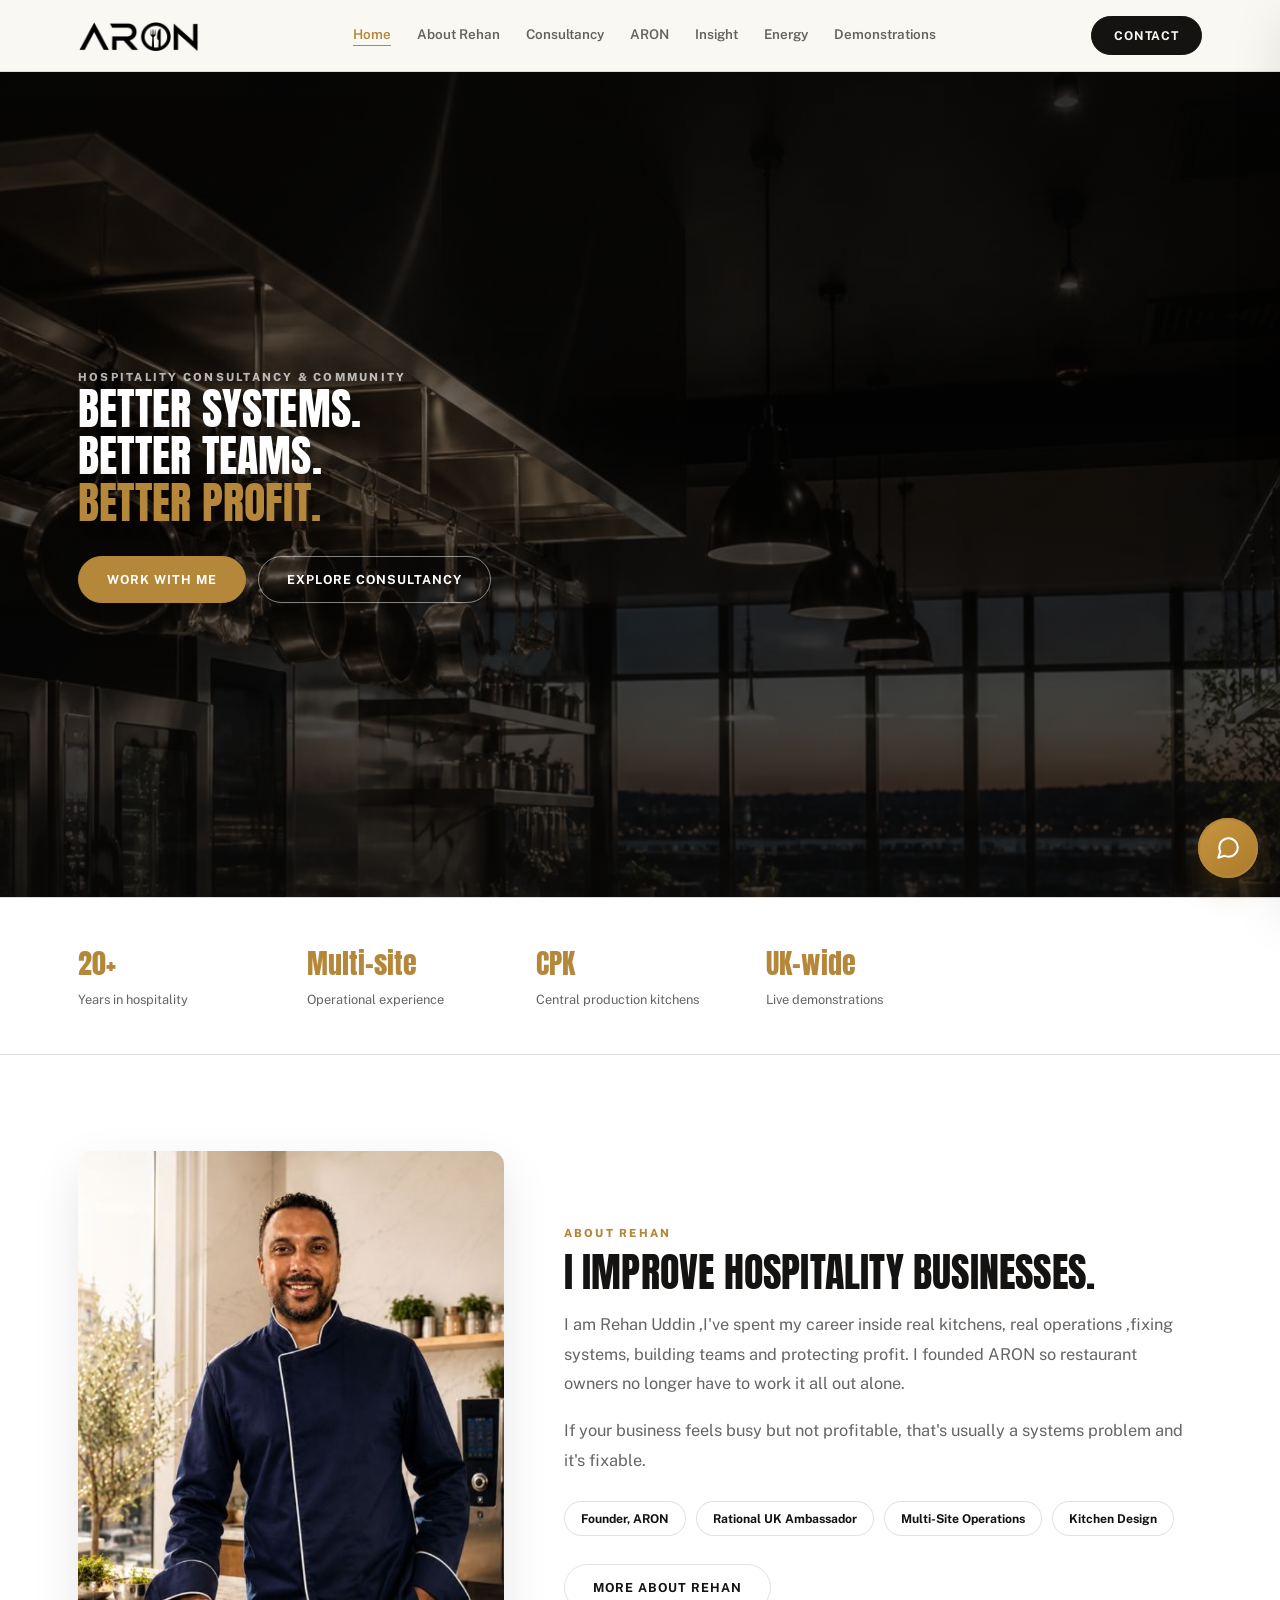
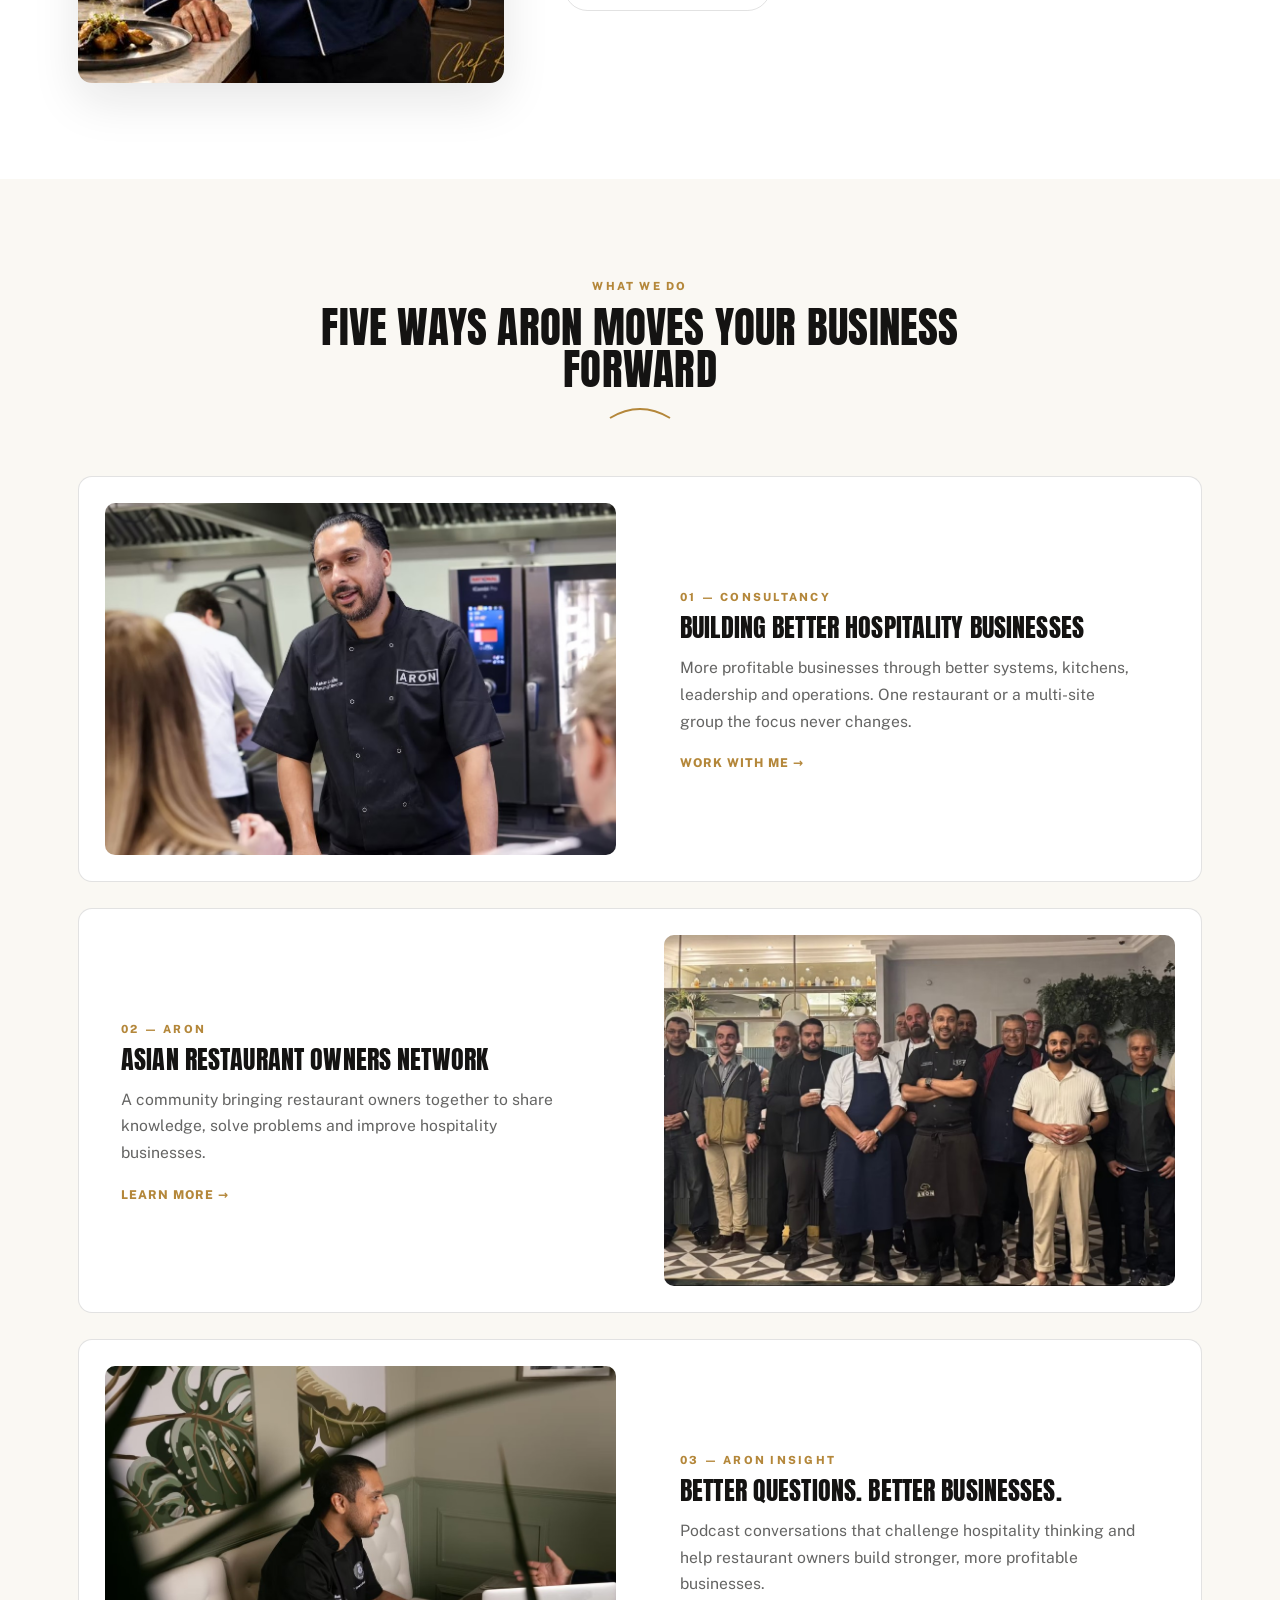
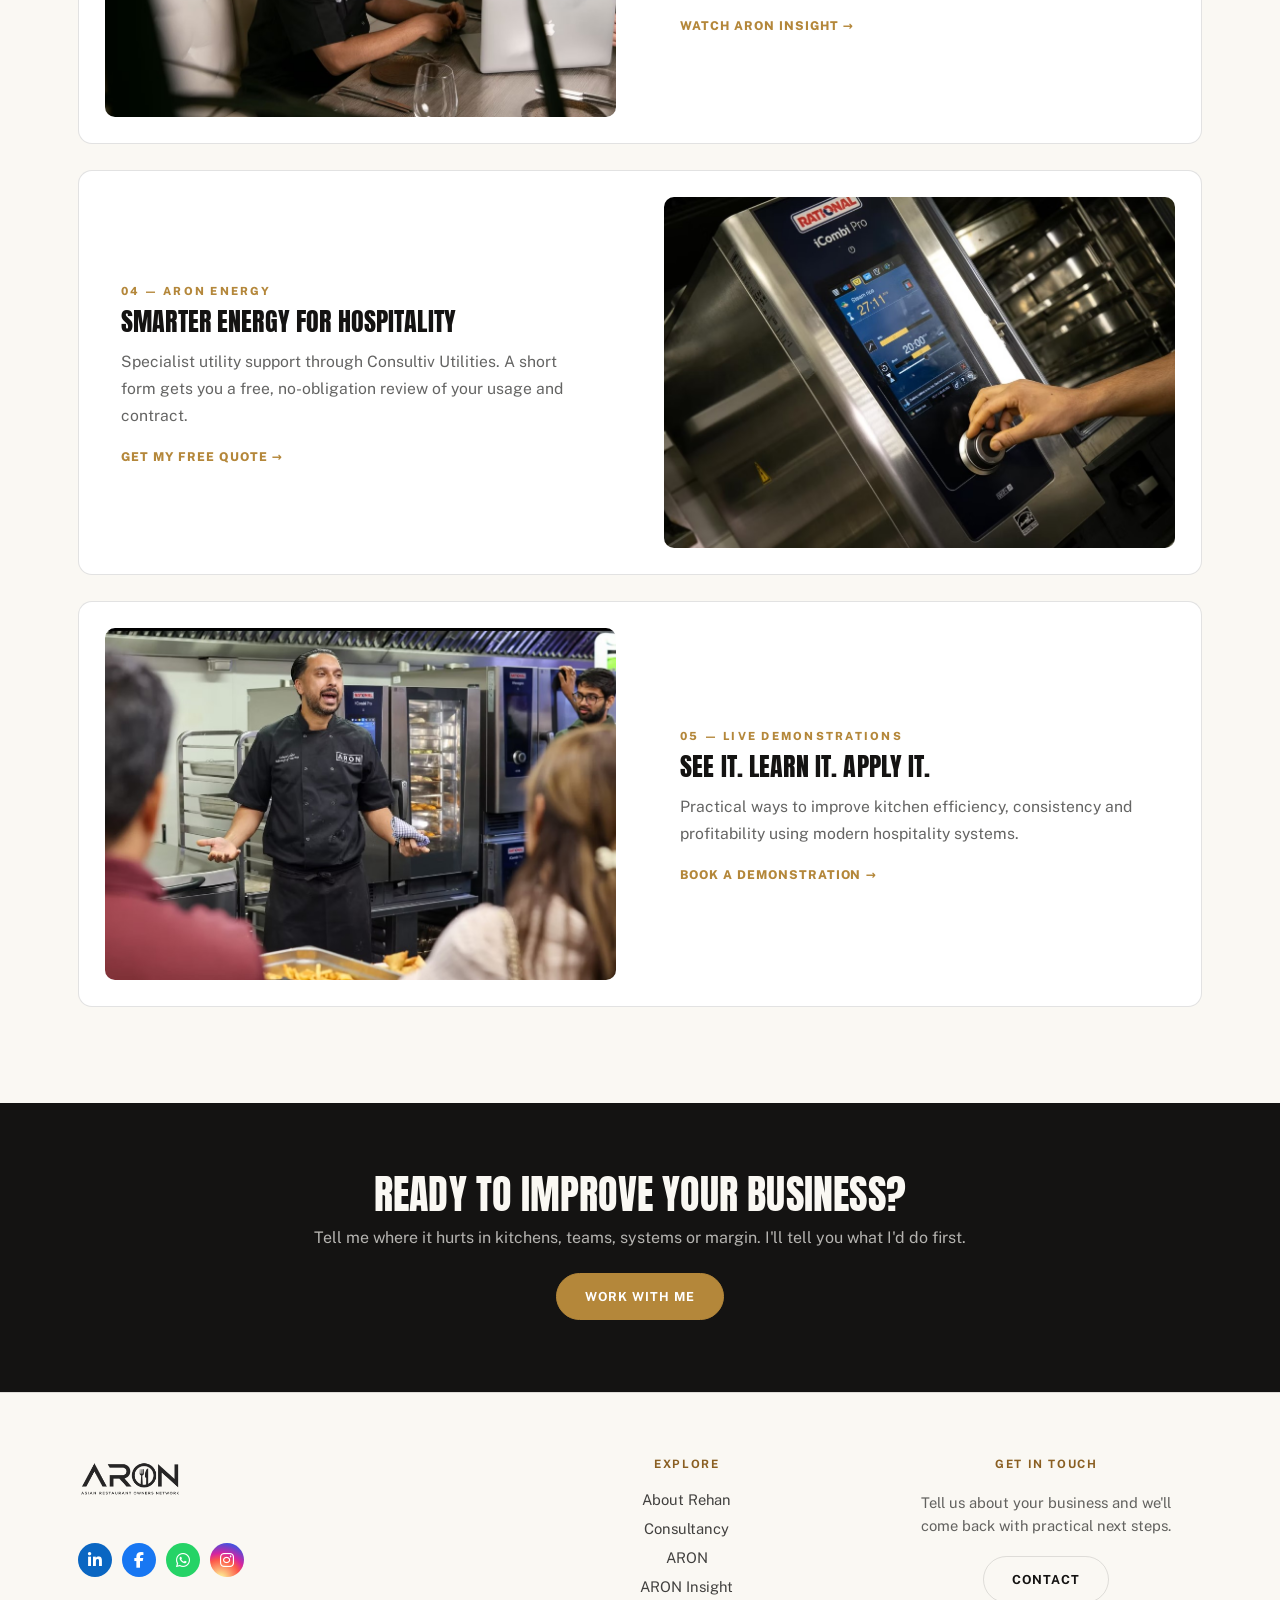
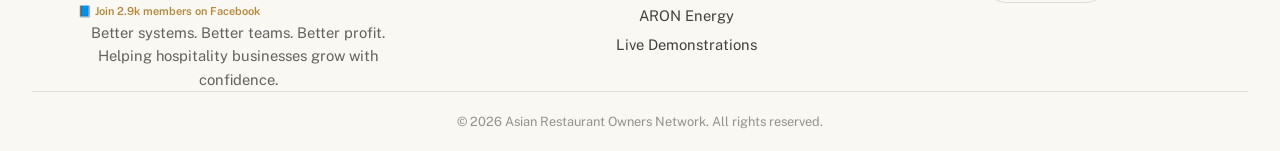
==== index.html @ cfbe678e "Initial commit" ====
<!DOCTYPE html>
<html lang="en">
<head>
<meta charset="UTF-8">
<meta name="viewport" content="width=device-width, initial-scale=1.0">
<title>ARON | Hospitality Consultancy & Kitchen Systems — Rehan Uddin</title>
<meta name="description" content="ARON helps hospitality businesses become more profitable through better kitchen systems, leadership and operations. Consultancy by Rehan Uddin. UK-wide.">
<meta property="og:title" content="ARON | Hospitality Consultancy & Kitchen Systems — Rehan Uddin">
<meta property="og:description" content="ARON helps hospitality businesses become more profitable through better kitchen systems, leadership and operations. Consultancy by Rehan Uddin. UK-wide.">
<meta property="og:type" content="website">
<meta name="twitter:card" content="summary_large_image">
<link rel="icon" href="/favicon.ico" sizes="any"><link rel="icon" type="image/png" href="/favicon.png">
<link rel="preconnect" href="https://fonts.googleapis.com">
<link rel="preconnect" href="https://fonts.gstatic.com" crossorigin>
<link href="https://fonts.googleapis.com/css2?family=Anton&family=Public+Sans:wght@400;500;600;700;800&display=swap" rel="stylesheet">
<link rel="stylesheet" href="https://cdnjs.cloudflare.com/ajax/libs/font-awesome/6.5.2/css/all.min.css">
<link rel="stylesheet" href="assets/css/styles.css">
</head>
<body>

<!-- Animated intro -->
<div id="intro">
  <div class="intro-mark"><img src="assets/images/aron-logo.png" alt="ARON"></div>
  <div class="intro-line"></div>
  <div class="intro-sub">Asian Restaurant Owners Network</div>
</div>

<header>
  <nav>
    <a href="index.html" class="logo" aria-label="ARON home"><img src="assets/images/aron-logo.png" alt="ARON"></a>
    <div class="navlinks">
      <a href="index.html" class="active">Home</a>
      <a href="about.html">About Rehan</a>
      <a href="consultancy.html">Consultancy</a>
      <a href="aron.html">ARON</a>
      <a href="insight.html">Insight</a>
      <a href="https://consultivutilities.com/" target="_blank" rel="noopener">Energy</a>
      <a href="live-demonstrations.html">Demonstrations</a>
    </div>
    <a href="contact.html" class="nav-cta">Contact</a>
    <button class="burger" id="burger" aria-label="Open menu"><span></span><span></span><span></span></button>
  </nav>
</header>

<div class="mobile-drawer" id="drawer">
  <button class="drawer-close" id="drawerClose" aria-label="Close menu">✕</button>
  <nav class="drawer-nav">
    <a href="index.html" class="active">Home</a>
    <a href="about.html">About Rehan</a>
    <a href="consultancy.html">Consultancy</a>
    <a href="aron.html">ARON</a>
    <a href="insight.html">ARON Insight</a>
    <a href="https://consultivutilities.com/" target="_blank" rel="noopener">ARON Energy</a>
    <a href="live-demonstrations.html">Live Demonstrations</a>
    <a href="contact.html" class="drawer-cta">Contact</a>
  </nav>
</div>
<div class="drawer-overlay" id="drawerOverlay"></div>

<!-- Hero -->
<section class="hero hero-full" tabindex="0">
  <img class="hero-bg" src="assets/images/hero.jpg" style="object-position:center 10%;" alt="Modern professional commercial kitchen" width="1800" height="1100">
  <div class="hero-inner hero-overlay">
    <span class="eyebrow reveal">Hospitality Consultancy & Community</span>
    <h1 class="reveal reveal-d1">Better systems.<br>Better teams.<br><span class="accent">Better profit.</span></h1>
    <div class="hero-ctas reveal reveal-d3">
      <a href="contact.html" class="btn btn-solid">Work With Me</a>
      <a href="consultancy.html" class="btn btn-ghost">Explore Consultancy</a>
    </div>
  </div>
</section>

<section class="stats">
  <div class="wrap">
    <div class="stat reveal"><span class="num">20+</span><span class="label">Years in hospitality</span></div>
    <div class="stat reveal reveal-d1"><span class="num">Multi-site</span><span class="label">Operational experience</span></div>
    <div class="stat reveal reveal-d2"><span class="num">CPK</span><span class="label">Central production kitchens</span></div>
    <div class="stat reveal reveal-d3"><span class="num">UK-wide</span><span class="label">Live demonstrations</span></div>
  
    <!-- <div class="stat reveal reveal-d3"><span class="num">ARON</span><span class="label">Owners network</span></div> -->
  </div>
</section>

<!-- About Rehan -->
<section class="block about alt">
  <div class="wrap">
    <div class="about-photo reveal">
      <img src="assets/images/rehan.jpg" alt="Rehan Uddin, founder of ARON" loading="lazy" width="1200" height="1500" style="object-position:top;">
    </div>
    <div>
      <span class="eyebrow reveal">About Rehan</span>
      <h2 class="reveal reveal-d1">I improve hospitality businesses.</h2>
      <p class="reveal reveal-d2">I am Rehan Uddin ,I've spent my career inside real kitchens, real operations ,fixing systems, building teams and protecting profit. I founded ARON so restaurant owners no longer have to work it all out alone.</p>
      <p class="reveal reveal-d2"> If your business feels busy but not profitable, that's usually a systems problem   and it's fixable.</p>
      <div class="credentials reveal reveal-d3">
        <span>Founder, ARON</span><span>Rational UK Ambassador</span><span>Multi-Site Operations</span><span>Kitchen Design</span>
      </div>
      <div style="margin-top:28px" class="reveal reveal-d3"><a href="about.html" class="btn btn-ghost">More About Rehan</a></div>
    </div>
  </div>
</section>

<!-- Pillars -->
<section class="block">
  <div class="wrap">
    <div class="section-head reveal">
      <span class="eyebrow">What We Do</span>
      <h2>Five ways ARON moves your business forward</h2>
      <span class="arc"><svg viewBox="0 0 64 14"><path d="M2 12 Q32 -6 62 12" stroke="#b4873a" stroke-width="2" fill="none"/></svg></span>
    </div>

    <div class="pillar-rows">
      <a href="consultancy.html" class="pillar-row reveal">
        <div class="pillar-img"><img src="assets/images/consultancy.jpg" alt="Consultancy session in a modern restaurant" loading="lazy" width="1200" height="840"></div>
        <div class="pillar-text">
          <span class="eyebrow">01 — Consultancy</span>
          <h3>Building Better Hospitality Businesses</h3>
          <p>More profitable businesses through better systems, kitchens, leadership and operations. One restaurant or a multi-site group  the focus never changes.</p>
          <span class="go">Work With Me →</span>
        </div>
      </a>

      <a href="aron.html" class="pillar-row reverse reveal">
        <div class="pillar-img"><img src="assets/images/aron.jpg" alt="Restaurant owners meeting as a community" loading="lazy" width="1200" height="840"></div>
        <div class="pillar-text">
          <span class="eyebrow">02 — ARON</span>
          <h3>Asian Restaurant Owners Network</h3>
          <p>A community bringing restaurant owners together to share knowledge, solve problems and improve hospitality businesses.</p>
          <span class="go">Learn More →</span>
        </div>
      </a>

      <a href="insight.html" class="pillar-row reveal">
        <div class="pillar-img"><img src="assets/images/insight.jpg" alt="ARON Insight podcast studio" loading="lazy" width="1200" height="840"></div>
        <div class="pillar-text">
          <span class="eyebrow">03 — ARON Insight</span>
          <h3>Better Questions. Better Businesses.</h3>
          <p>Podcast conversations that challenge hospitality thinking and help restaurant owners build stronger, more profitable businesses.</p>
          <span class="go">Watch ARON Insight →</span>
        </div>
      </a>

      <a href="https://consultivutilities.com/" target="_blank" rel="noopener" class="pillar-row reverse reveal">
        <div class="pillar-img"><img src="assets/images/energy.jpg" alt="Bright modern restaurant interior" loading="lazy" width="1200" height="840"></div>
        <div class="pillar-text">
          <span class="eyebrow">04 — ARON Energy</span>
          <h3>Smarter Energy for Hospitality</h3>
          <p>Specialist utility support through Consultiv Utilities. A short form gets you a free, no-obligation review of your usage and contract.</p>
          <span class="go">Get My Free Quote →</span>
        </div>
      </a>

      <a href="live-demonstrations.html" class="pillar-row reveal">
        <div class="pillar-img"><img src="assets/images/demos.jpg" alt="Live kitchen equipment demonstration" loading="lazy" width="1200" height="840"></div>
        <div class="pillar-text">
          <span class="eyebrow">05 — Live Demonstrations</span>
          <h3>See It. Learn It. Apply It.</h3>
          <p>Practical ways to improve kitchen efficiency, consistency and profitability using modern hospitality systems.</p>
          <span class="go">Book a Demonstration →</span>
        </div>
      </a>
    </div>
  </div>
</section>

<section class="cta-banner">
  <h2 class="reveal">Ready to improve your business?</h2>
  <p class="reveal reveal-d1">Tell me where it hurts in kitchens, teams, systems or margin. I'll tell you what I'd do first.</p>
  <div class="reveal reveal-d2"><a href="contact.html" class="btn btn-solid">Work With Me</a></div>
</section>

<!-- ============================================================
     FOOTER — same footer block goes on every page
     (index.html, about.html, consultancy.html, aron.html,
     insight.html, energy.html, live-demonstrations.html, contact.html)
     ============================================================ -->

<footer class="site-footer">
  <div class="wrap foot-grid">

    <div class="foot-brand">
      <div class="foot-brand-top">
        <img class="foot-logo" src="assets/images/aron-logo-full.png" alt="ARON — Asian Restaurant Owners Network">
      </div>
      <div class="foot-social">
  <a class="social-linkedin" href="https://www.linkedin.com/in/rehan-uddin-817406135/" aria-label="ARON on LinkedIn" target="_blank" rel="noopener">
    <i class="fa-brands fa-linkedin-in"></i>
  </a>
  <a class="social-facebook" href="https://www.facebook.com/groups/planetaron" aria-label="Join ARON on Facebook" target="_blank" rel="noopener" style="background:#1877F2;">
  <i class="fa-brands fa-facebook-f" style="color:white;"></i>
</a>
  <a class="social-whatsapp" href="https://wa.me/447795161230" aria-label="Message ARON on WhatsApp" target="_blank" rel="noopener">
    <i class="fa-brands fa-whatsapp"></i>
  </a>
  <a class="social-instagram" href="https://www.instagram.com/planet_aron/" aria-label="ARON on Instagram" target="_blank" rel="noopener">
    <i class="fa-brands fa-instagram"></i>
  </a>
</div>
<p style="font-size:11px; color:#b4873a; font-weight:600; margin-top:6px;">
  📘 Join 2.9k members on Facebook
</p>
      <p>Better systems. Better teams. Better profit. Helping hospitality businesses grow with confidence.</p>
    </div>

    <div class="foot-explore">
      <span class="eyebrow">Explore</span>
      <a href="about.html">About Rehan</a>
      <a href="consultancy.html">Consultancy</a>
      <a href="aron.html">ARON</a>
      <a href="insight.html">ARON Insight</a>
      <a href="https://consultivutilities.com/" target="_blank" rel="noopener">ARON Energy</a>
      <a href="live-demonstrations.html">Live Demonstrations</a>
    </div>

    <div class="foot-contact">
      <span class="eyebrow">Get In Touch</span>
      <p>Tell us about your business and we'll come back with practical next steps.</p>
      <a href="contact.html" class="btn btn-ghost">Contact</a>
    </div>

  </div>

  <div class="foot-bottom">
    &copy; <span id="yr">2026</span> Asian Restaurant Owners Network. All rights reserved.
  </div>
</footer>

<script src="assets/js/main.js"></script>
<script src="assets/js/chatbot.js"></script>
</body>
</html>
---- assets/css/styles.css ----
/* ============================================================
   ARON — light premium design system
   ============================================================ */

/* ============================================================
   FOOTER — 3-column layout with social icons
   Uses var(--x, fallback) syntax so it works whether or not
   your stylesheet already defines these custom properties.
   ============================================================ */

.site-footer{
  background: var(--paper, #faf8f3);
  border-top: 1px solid var(--line, rgba(24,22,17,0.10));
  padding: 64px 32px 0;
}

.foot-grid{
  display:grid;
  grid-template-columns: 1.3fr 1fr 1fr;
  gap: 48px;
  padding-bottom: 48px;
}

.foot-brand{
  display:flex;
  flex-direction:column;
  align-items:flex-start;
}
.foot-brand-top{
  display:flex;
  align-items:center;
  margin-bottom: 16px;
  flex-wrap:wrap;
}
.foot-brand .foot-logo{
  height: 44px;
  width: auto;
  display:block;
  position:static;
}
.foot-brand p{
  color: var(--ink-soft, rgba(24,22,17,0.68));
  font-size: 0.92rem;
  line-height: 1.6;
  max-width: 320px;
  position:static;
}

.foot-social{
  display:flex;
  gap: 10px;
  margin-bottom: 20px;
  position:static;
}
.foot-social a{
  position:static;
  width: 34px; height: 34px;
  border-radius: 50%;
  display:flex; align-items:center; justify-content:center;
  color: #fff;
  font-size: 16px;
  line-height:1;
  transition: transform .15s ease, filter .15s ease;
  flex-shrink:0;
}
.foot-social a:hover{ transform: translateY(-2px); filter: brightness(1.08); }

.foot-social a.social-linkedin{ background:#0A66C2; color:#fff; }
.foot-social a.social-whatsapp{ background:#25D366; color:#fff; }
.foot-social a.social-instagram{
  background: radial-gradient(circle at 30% 107%,
    #fdf497 0%, #fdf497 5%, #fd5949 45%, #d6249f 60%, #285AEB 90%);
  color:#fff;
}

.foot-explore, .foot-contact{
  display:flex;
  flex-direction: column;
  align-items:center;
  text-align:center;
  gap: 12px;
}
.foot-explore .eyebrow, .foot-contact .eyebrow{
  font-weight:700;
  letter-spacing:0.14em;
  text-transform:uppercase;
  font-size:0.72rem;
  color: var(--brass-deep, #8a5f22);
  margin-bottom: 8px;
}
.foot-explore a{
  color: var(--ink, #181611);
  font-size: 0.92rem;
  opacity: 0.8;
  text-decoration:none;
  transition: opacity .2s ease, color .2s ease;
}
.foot-explore a:hover{
  opacity:1;
  color: var(--brass-deep, #8a5f22);
}

.foot-contact p{
  color: var(--ink-soft, rgba(24,22,17,0.68));
  font-size: 0.92rem;
  line-height: 1.6;
  max-width: 260px;
  text-align:center;
}
.foot-contact .btn{
  margin-top: 6px;
}

.foot-bottom{
  border-top: 1px solid var(--line, rgba(24,22,17,0.10));
  padding: 22px 0;
  text-align:center;
  font-size: 0.8rem;
  color: var(--ink-faint, rgba(24,22,17,0.45));
}

@media (max-width: 780px){
  .foot-grid{
    grid-template-columns: 1fr;
    gap: 36px;
  }
}




   
:root{
  --paper:#faf8f3;
  --paper-2:#f2eee5;
  --paper-3:#ffffff;
  --ink:#141312;
  --ink-2:#2c2a26;
  --ink-soft:rgba(20,19,18,0.66);
  --gold:#b4873a;
  --gold-bright:#d0a44e;
  --gold-soft:rgba(180,135,58,0.12);
  --line:rgba(20,19,18,0.12);
  --line-gold:rgba(180,135,58,0.32);
  --shadow-sm:0 1px 2px rgba(20,19,18,0.05), 0 8px 24px rgba(20,19,18,0.05);
  --shadow-md:0 18px 48px rgba(20,19,18,0.10);
  --radius:14px;
}
*{box-sizing:border-box;margin:0;padding:0;}
html{scroll-behavior:smooth;}
body{
  background:var(--paper);
  color:var(--ink);
  font-family:'Public Sans',system-ui,sans-serif;
  -webkit-font-smoothing:antialiased;
  overflow-x:hidden;
}
h1,h2,h3,.display{
  font-family:'Anton',sans-serif;
  text-transform:uppercase;
  letter-spacing:0.005em;
  line-height:0.98;
  font-weight:400;
}
a{color:inherit;text-decoration:none;}
img{max-width:100%;display:block;}
.wrap{max-width:1180px;margin:0 auto;padding:0 28px;}
.eyebrow{
  font-weight:800;letter-spacing:0.2em;text-transform:uppercase;
  font-size:0.7rem;color:var(--gold);display:inline-block;
}
.arc{display:block;width:64px;height:14px;margin:18px 0;}
.arc svg{width:100%;height:100%;display:block;}

/* ---------- Intro animation ---------- */
#intro{
  position:fixed;inset:0;z-index:999;
  background:var(--paper);
  display:flex;align-items:center;justify-content:center;flex-direction:column;
  transition:opacity .5s ease,visibility .5s ease;
}
#intro.done{opacity:0;visibility:hidden;}
.intro-mark{
  font-family:'Anton',sans-serif;font-size:clamp(3rem,11vw,6.5rem);
  letter-spacing:0.14em;display:flex;overflow:hidden;
}
.intro-mark span{
  display:inline-block;transform:translateY(110%);
  animation:introUp .62s cubic-bezier(.2,.8,.2,1) forwards;
}
.intro-mark span:nth-child(2){animation-delay:.08s;}
.intro-mark span:nth-child(3){animation-delay:.16s;}
.intro-mark span:nth-child(4){animation-delay:.24s;}
.intro-dot{color:var(--gold);}
@keyframes introUp{to{transform:translateY(0);}}
.intro-mark img{transform:translateY(110%);animation:introUp .7s cubic-bezier(.2,.8,.2,1) forwards;}

.intro-line{
  height:2px;width:0;background:var(--gold);margin-top:18px;
  animation:introLine .9s .3s cubic-bezier(.2,.8,.2,1) forwards;
}
@keyframes introLine{to{width:190px;}}
.intro-sub{
  margin-top:16px;font-size:0.68rem;letter-spacing:0.28em;text-transform:uppercase;
  color:var(--ink-soft);opacity:0;animation:introFade .6s .6s forwards;
}
@keyframes introFade{to{opacity:1;}}

/* ---------- Header ---------- */
header{
  position:sticky;top:0;z-index:50;
  background:rgba(250,248,243,0.86);
  backdrop-filter:blur(12px);
  border-bottom:1px solid var(--line);
}
nav{
  display:flex;align-items:center;justify-content:space-between;
  padding:16px 28px;max-width:1180px;margin:0 auto;gap:20px;
}
.logo{display:flex;align-items:center;}
.logo img{height:30px;width:auto;display:block;}
.foot-logo{height:56px;width:auto;margin:0 auto 26px;display:block;opacity:.85;}
.intro-mark img{width:230px;max-width:62vw;height:auto;display:block;}
.logo .dot{color:var(--gold);}
.navlinks{display:flex;gap:26px;font-size:0.84rem;font-weight:600;}
.navlinks a{color:var(--ink-soft);transition:color .2s;padding-bottom:3px;}
.navlinks a:hover{color:var(--ink);}
.navlinks a.active{color:var(--gold);border-bottom:1.5px solid var(--gold);}
.nav-cta{
  background:var(--ink);color:var(--paper);border:1px solid var(--ink);
  padding:11px 22px;font-size:0.76rem;font-weight:700;letter-spacing:0.07em;
  text-transform:uppercase;border-radius:999px;transition:all .2s;white-space:nowrap;
}
.nav-cta:hover{background:var(--gold);border-color:var(--gold);color:#fff;}

.burger{display:none;flex-direction:column;gap:5px;background:none;border:none;cursor:pointer;padding:4px;}
.burger span{display:block;width:24px;height:2px;background:var(--ink);transition:.3s;}
.burger.open span:nth-child(1){transform:translateY(7px) rotate(45deg);}
.burger.open span:nth-child(2){opacity:0;}
.burger.open span:nth-child(3){transform:translateY(-7px) rotate(-45deg);}

.mobile-drawer{
  position:fixed;top:0;right:0;width:290px;height:100vh;background:var(--paper-3);
  border-left:1px solid var(--line);z-index:200;transform:translateX(100%);
  transition:transform .35s cubic-bezier(.4,0,.2,1);padding:76px 28px 40px;
  display:flex;flex-direction:column;box-shadow:var(--shadow-md);
}
.mobile-drawer.open{transform:translateX(0);}
.drawer-close{position:absolute;top:20px;right:22px;background:none;border:none;font-size:1.1rem;cursor:pointer;color:var(--ink);}
.drawer-nav{display:flex;flex-direction:column;}
.drawer-nav a{font-size:0.95rem;font-weight:600;padding:15px 0;border-bottom:1px solid var(--line);color:var(--ink-soft);}
.drawer-nav a.active,.drawer-nav a:hover{color:var(--gold);}
.drawer-nav .drawer-cta{
  margin-top:22px;text-align:center;background:var(--ink);color:var(--paper);
  padding:14px 20px;font-size:0.78rem;font-weight:700;letter-spacing:0.07em;
  text-transform:uppercase;border:none;border-radius:999px;
}
.drawer-overlay{position:fixed;inset:0;background:rgba(20,19,18,0.35);z-index:150;opacity:0;pointer-events:none;transition:opacity .35s;}
.drawer-overlay.open{opacity:1;pointer-events:all;}

/* ---------- Buttons ---------- */
.btn{
  display:inline-block;padding:15px 28px;font-size:0.78rem;font-weight:700;
  letter-spacing:0.08em;text-transform:uppercase;border-radius:999px;
  border:1px solid transparent;cursor:pointer;font-family:inherit;transition:all .22s ease;
}
.btn-solid{background:var(--gold);color:#fff;border-color:var(--gold);}
.btn-solid:hover{background:#9c7330;border-color:#9c7330;transform:translateY(-2px);}
.btn-dark{background:var(--ink);color:var(--paper);border-color:var(--ink);}
.btn-dark:hover{background:var(--ink-2);transform:translateY(-2px);}
.btn-ghost{background:transparent;color:var(--ink);border-color:var(--line);}
.btn-ghost:hover{border-color:var(--gold);color:var(--gold);}

/* ---------- Hero ---------- */
/* ---------- Full-bleed hero (kitchen wallpaper background) ---------- */
.hero{position:relative;overflow:hidden;border-bottom:1px solid var(--line);}
.hero-full{min-height:calc(100vh - 74px);display:flex;align-items:center;padding:0;}
.hero-bg{
  position:absolute;inset:0;width:100%;height:100%;object-fit:cover;display:block;z-index:0;
  filter:brightness(.62) saturate(.7) contrast(1.02);
  transform:scale(1.08);
  animation:heroDrift 28s ease-in-out infinite alternate;
  transition:filter 1.1s ease, transform 1.4s ease;
}
@keyframes heroDrift{
  0%{transform:scale(1.08) translate3d(0,0,0);}
  100%{transform:scale(1.16) translate3d(-2.2%,-2.2%,0);}
}
/* dim veil + soft warm light pool that "switches on" */
.chat-lang-note {
  padding: 6px 14px 8px;
  background: #f9f5ef;
  border-bottom: 1px solid #ede8dc;
  font-size: 11px;
  color: #8a7a5a;
  line-height: 1.6;
  text-align: center;
  font-weight: 500;
}
.hero-full::before{
  content:"";position:absolute;inset:0;z-index:1;pointer-events:none;
  background:linear-gradient(180deg, rgba(12,11,10,.42) 0%, rgba(12,11,10,.2) 40%, rgba(12,11,10,.62) 100%);
  transition:opacity 1s ease;
}
.hero-full::after{
  content:"";position:absolute;inset:-20%;z-index:2;pointer-events:none;opacity:0;
  background:radial-gradient(circle at 50% 26%, rgba(255,214,140,.3), rgba(255,200,110,.12) 42%, transparent 66%);
  transition:opacity 1.1s ease;
  mix-blend-mode:screen;
}
.hero-full:hover .hero-bg,.hero-full:focus-within .hero-bg{filter:brightness(.62) saturate(.8) contrast(1);}
.hero-full:hover::before,.hero-full:focus-within::before{opacity:.72;}
.hero-full:hover::after,.hero-full:focus-within::after{opacity:1;}
/* minimal white type over the background */
.hero-overlay{
  position:relative;z-index:3;max-width:1180px;margin:0 auto;padding:0 28px;width:100%;
}
.hero-overlay .eyebrow{color:rgba(255,255,255,.7);}
.hero-overlay h1{font-size:clamp(1.9rem,3.4vw,3rem);line-height:1.08;color:#fff;text-shadow:0 2px 20px rgba(0,0,0,.45);}
.hero-overlay h1 .accent{color:var(--gold);}
.hero-ctas{display:flex;gap:12px;flex-wrap:wrap;margin-top:30px;}
.hero-overlay .btn-ghost{color:#fff;border-color:rgba(255,255,255,.5);}
.hero-overlay .btn-ghost:hover{border-color:var(--gold);color:var(--gold);}
@media (prefers-reduced-motion: reduce){
  .hero-bg{animation:none;transform:none;}
}
@media (max-width:640px){
  .hero-full{min-height:calc(100vh - 64px);}
  .hero-overlay{padding:0 22px;}
  .hero-overlay h1{font-size:clamp(1.7rem,7vw,2.2rem);}
}


/* ---------- Page hero (sub pages) ---------- */
.page-hero{padding:70px 28px 56px;border-bottom:1px solid var(--line);position:relative;overflow:hidden;background:var(--paper-2);}
.page-hero::before{content:"";position:absolute;inset:0;background:radial-gradient(circle at 85% 0%, rgba(180,135,58,0.16), transparent 48%);pointer-events:none;}
.page-hero h1{font-size:clamp(2.1rem,4.8vw,3.4rem);max-width:820px;position:relative;}
.page-hero p.lead{margin-top:18px;font-size:1.05rem;color:var(--ink-soft);max-width:600px;line-height:1.7;position:relative;}

/* ---------- Stats ---------- */
.stats{background:var(--paper-3);border-bottom:1px solid var(--line);padding:44px 28px;}
.stats .wrap{display:grid;grid-template-columns:repeat(5,1fr);gap:22px;}
.stat .num{font-family:'Anton',sans-serif;font-size:1.75rem;color:var(--gold);display:block;margin-bottom:5px;}
.stat .label{font-size:0.8rem;color:var(--ink-soft);line-height:1.45;}

/* ---------- Sections ---------- */
section.block{padding:96px 28px;}
section.block.alt{background:var(--paper-3);}
.section-head{max-width:660px;margin:0 auto 56px;text-align:center;}
.section-head h2{font-size:clamp(1.9rem,3.8vw,2.7rem);margin-top:12px;}
.section-head p{margin-top:16px;color:var(--ink-soft);line-height:1.7;}
.section-head .arc{margin:16px auto 0;}
.section-head.left{margin-left:0;text-align:left;}
.section-head.left .arc{margin-left:0;}

/* ---------- Pillar rows ---------- */
.pillar-rows{display:flex;flex-direction:column;gap:26px;}
.pillar-row{
  display:grid;grid-template-columns:1fr 1fr;gap:48px;align-items:center;
  background:var(--paper-3);border:1px solid var(--line);border-radius:var(--radius);
  padding:26px;transition:transform .3s ease,box-shadow .3s ease;
}
.pillar-row:hover{transform:translateY(-4px);box-shadow:var(--shadow-md);}
.pillar-row.reverse .pillar-img{order:2;}
.pillar-img{border-radius:10px;overflow:hidden;aspect-ratio:16/11;background:var(--paper-2);}
.pillar-img img{width:100%;height:100%;object-fit:cover;}
.pillar-text{padding:8px 16px;}
.pillar-text h3{font-size:1.65rem;margin:10px 0 14px;}
.pillar-text p{color:var(--ink-soft);line-height:1.7;font-size:0.98rem;max-width:460px;}
.pillar-text .go{display:inline-flex;align-items:center;gap:8px;margin-top:20px;font-size:0.76rem;font-weight:800;letter-spacing:0.08em;text-transform:uppercase;color:var(--gold);}
.pillar-row:hover .go{gap:14px;}

/* ---------- Cards ---------- */
.card-grid{display:grid;grid-template-columns:repeat(3,1fr);gap:20px;}
.card-grid.two{grid-template-columns:repeat(2,1fr);}
.card{background:var(--paper-3);border:1px solid var(--line);border-radius:var(--radius);padding:32px 28px;transition:transform .25s,box-shadow .25s;}
.card:hover{transform:translateY(-3px);box-shadow:var(--shadow-sm);}
.card h3{font-size:1.15rem;margin-bottom:10px;line-height:1.2;}
.card p{color:var(--ink-soft);font-size:0.93rem;line-height:1.65;}
.card .num-tag{font-family:'Anton',sans-serif;color:var(--gold);font-size:0.95rem;letter-spacing:0.1em;}

/* ---------- About ---------- */
.about .wrap{display:grid;grid-template-columns:0.8fr 1.2fr;gap:60px;align-items:center;}
.about-photo{border-radius:var(--radius);overflow:hidden;aspect-ratio:4/5;box-shadow:var(--shadow-md);}
.about-photo img{width:100%;height:100%;object-fit:cover;}
.about h2{font-size:clamp(1.8rem,3.2vw,2.5rem);margin-top:12px;}
.about p{margin-top:18px;line-height:1.8;color:var(--ink-soft);font-size:1.02rem;max-width:620px;}
.credentials{margin-top:26px;display:flex;flex-wrap:wrap;gap:10px;}
.credentials span{border:1px solid var(--line);background:var(--paper-3);border-radius:999px;padding:9px 16px;font-size:0.76rem;font-weight:700;}

/* ---------- Checklist ---------- */
.checklist{display:grid;grid-template-columns:repeat(2,1fr);gap:14px 40px;max-width:780px;}
.checklist div{display:flex;gap:12px;font-size:0.98rem;color:var(--ink-soft);}
.checklist .tick{color:var(--gold);font-weight:800;}

/* ---------- Contact / forms ---------- */
.contact-grid{display:grid;grid-template-columns:0.9fr 1.1fr;gap:64px;}
.contact-links{margin-top:30px;display:flex;flex-direction:column;gap:14px;}
.contact-links a{display:flex;gap:10px;font-weight:600;font-size:0.95rem;padding-bottom:12px;border-bottom:1px solid var(--line);width:fit-content;min-width:250px;transition:color .2s;}
.contact-links a:hover{color:var(--gold);}
form{display:flex;flex-direction:column;gap:20px;background:var(--paper-3);border:1px solid var(--line);border-radius:var(--radius);padding:32px;}
.field{display:flex;flex-direction:column;gap:7px;}
.field label{font-size:0.7rem;font-weight:800;letter-spacing:0.12em;text-transform:uppercase;color:var(--ink-soft);}
.field input,.field textarea,.field select{
  background:var(--paper);border:1px solid var(--line);border-radius:8px;padding:12px 14px;
  color:var(--ink);font-family:inherit;font-size:0.98rem;outline:none;transition:border-color .2s;
}
.field input:focus,.field textarea:focus,.field select:focus{border-color:var(--gold);}
.field textarea{resize:vertical;min-height:110px;}
form .btn{align-self:flex-start;}
.form-note{font-size:0.8rem;color:var(--ink-soft);}
.form-success{display:none;background:var(--gold-soft);border:1px solid var(--line-gold);border-radius:10px;padding:14px 16px;font-size:0.9rem;}
.form-success.show{display:block;}

/* ---------- CTA banner ---------- */
.cta-banner{background:var(--ink);color:var(--paper);padding:72px 28px;text-align:center;}
.cta-banner h2{font-size:clamp(1.8rem,3.6vw,2.5rem);}
.cta-banner p{margin-top:14px;color:rgba(250,248,243,0.7);}
.cta-banner .btn{margin-top:26px;}

footer{padding:34px 28px;border-top:1px solid var(--line);text-align:center;font-size:0.8rem;color:var(--ink-soft);}
footer .foot-links{display:flex;gap:18px;justify-content:center;flex-wrap:wrap;margin-bottom:12px;font-weight:600;}
footer .foot-links a:hover{color:var(--gold);}

/* ---------- Scroll reveal ---------- */
.reveal{opacity:0;transform:translateY(26px);transition:opacity .7s cubic-bezier(.2,.8,.2,1),transform .7s cubic-bezier(.2,.8,.2,1);}
.reveal.in{opacity:1;transform:none;}
.reveal-d1{transition-delay:.08s;}
.reveal-d2{transition-delay:.16s;}
.reveal-d3{transition-delay:.24s;}
@media (prefers-reduced-motion:reduce){
  .reveal{opacity:1;transform:none;transition:none;}
  .intro-mark span,.intro-line,.intro-sub{animation:none;transform:none;opacity:1;width:190px;}
}

/* ---------- Chatbot ---------- */
.chat-fab{
  position:fixed;bottom:22px;right:22px;z-index:300;width:60px;height:60px;border-radius:50%;
  background:linear-gradient(145deg,#c9963f,#a97a2c);color:#fff;border:none;cursor:pointer;
  box-shadow:0 10px 28px rgba(140,100,30,.34), 0 2px 6px rgba(0,0,0,.12);
  display:flex;align-items:center;justify-content:center;
  transition:transform .28s cubic-bezier(.34,1.56,.64,1),box-shadow .28s,background .28s;
}
.chat-fab:hover{transform:translateY(-3px) scale(1.06);box-shadow:0 16px 36px rgba(140,100,30,.42);}
.chat-fab:active{transform:scale(.96);}
.chat-fab svg{width:26px;height:26px;}
.chat-fab .pulse{position:absolute;inset:0;border-radius:50%;border:2px solid var(--gold);animation:fabPulse 2.4s infinite;}
@keyframes fabPulse{0%{transform:scale(1);opacity:.6;}100%{transform:scale(1.5);opacity:0;}}
.chat-panel{
  position:fixed;bottom:94px;right:22px;z-index:300;width:min(380px,calc(100vw - 32px));
  height:min(560px,calc(100vh - 130px));background:var(--paper-3);border:1px solid var(--line);
  border-radius:16px;box-shadow:var(--shadow-md);display:flex;flex-direction:column;overflow:hidden;
  opacity:0;visibility:hidden;transform:translateY(14px) scale(.98);transition:.28s ease;
}
.chat-panel.open{opacity:1;visibility:visible;transform:none;}
.chat-head{padding:16px 18px;border-bottom:1px solid var(--line);display:flex;align-items:center;gap:12px;background:var(--paper);}
.chat-avatar{width:36px;height:36px;border-radius:50%;background:var(--ink);color:var(--paper);font-family:'Anton',sans-serif;display:flex;align-items:center;justify-content:center;font-size:0.85rem;}
.chat-head strong{font-size:0.95rem;display:block;}
.chat-head small{font-size:0.72rem;color:var(--ink-soft);}
.chat-close{margin-left:auto;background:none;border:none;cursor:pointer;color:var(--ink-soft);font-size:1rem;}
.chat-body{flex:1;overflow-y:auto;padding:18px;display:flex;flex-direction:column;gap:12px;}
.msg{max-width:86%;font-size:0.9rem;line-height:1.6;}
.msg.bot{color:var(--ink);}
.msg.user{align-self:flex-end;background:var(--ink);color:var(--paper);padding:10px 14px;border-radius:14px 14px 4px 14px;}
.msg.bot .bubble{background:var(--paper-2);padding:11px 14px;border-radius:14px 14px 14px 4px;}
.msg a{color:var(--gold);font-weight:700;}
.chat-chips{display:flex;flex-wrap:wrap;gap:8px;padding:0 18px 12px;}
.chip{border:1px solid var(--line);background:var(--paper);border-radius:999px;padding:8px 13px;font-size:0.76rem;font-weight:600;cursor:pointer;font-family:inherit;transition:.2s;}
.chip:hover{border-color:var(--gold);color:var(--gold);}
.chat-form{display:flex;gap:8px;border-top:1px solid var(--line);padding:12px;background:var(--paper);}
form.chat-form{flex-direction:row;align-items:center;flex-wrap:nowrap;border:none;border-top:1px solid var(--line);border-radius:0;padding:12px;gap:8px;background:var(--paper);}
.chat-form input{flex:1 1 auto;min-width:0;border:1px solid var(--line);border-radius:999px;padding:11px 14px;font-family:inherit;font-size:0.9rem;outline:none;background:var(--paper-3);color:var(--ink);}
.chat-form input:focus{border-color:var(--gold);}
.chat-form button{width:42px;height:42px;border-radius:50%;border:none;background:var(--gold);color:#fff;cursor:pointer;flex-shrink:0;}
.typing{display:flex;gap:4px;padding:12px 14px;background:var(--paper-2);border-radius:14px;width:fit-content;}
.typing i{width:6px;height:6px;border-radius:50%;background:var(--ink-soft);animation:blink 1.2s infinite;}
.typing i:nth-child(2){animation-delay:.2s;}
.typing i:nth-child(3){animation-delay:.4s;}
@keyframes blink{0%,80%,100%{opacity:.25;}40%{opacity:1;}}
.chat-lang-note {
  padding: 6px 14px 8px;
  background: #f9f5ef;
  border-bottom: 1px solid #ede8dc;
  font-size: 11px;
  color: #8a7a5a;
  line-height: 1.6;
  text-align: center;
  font-weight: 500;
}
/* ---------- Responsive ---------- */
@media (max-width:980px){
  .navlinks,.nav-cta{display:none;}
  .burger{display:flex;}
  .stats .wrap{grid-template-columns:repeat(2,1fr);row-gap:24px;}
  .pillar-row,.pillar-row.reverse{grid-template-columns:1fr;gap:20px;}
  .pillar-row.reverse .pillar-img{order:0;}
  .pillar-text{padding:4px 4px 12px;}
  .card-grid,.card-grid.two{grid-template-columns:1fr;}
  .about .wrap,.contact-grid{grid-template-columns:1fr;gap:36px;}
  .about-photo{aspect-ratio:16/11;}
  .checklist{grid-template-columns:1fr;}
  section.block{padding:68px 24px;}
}
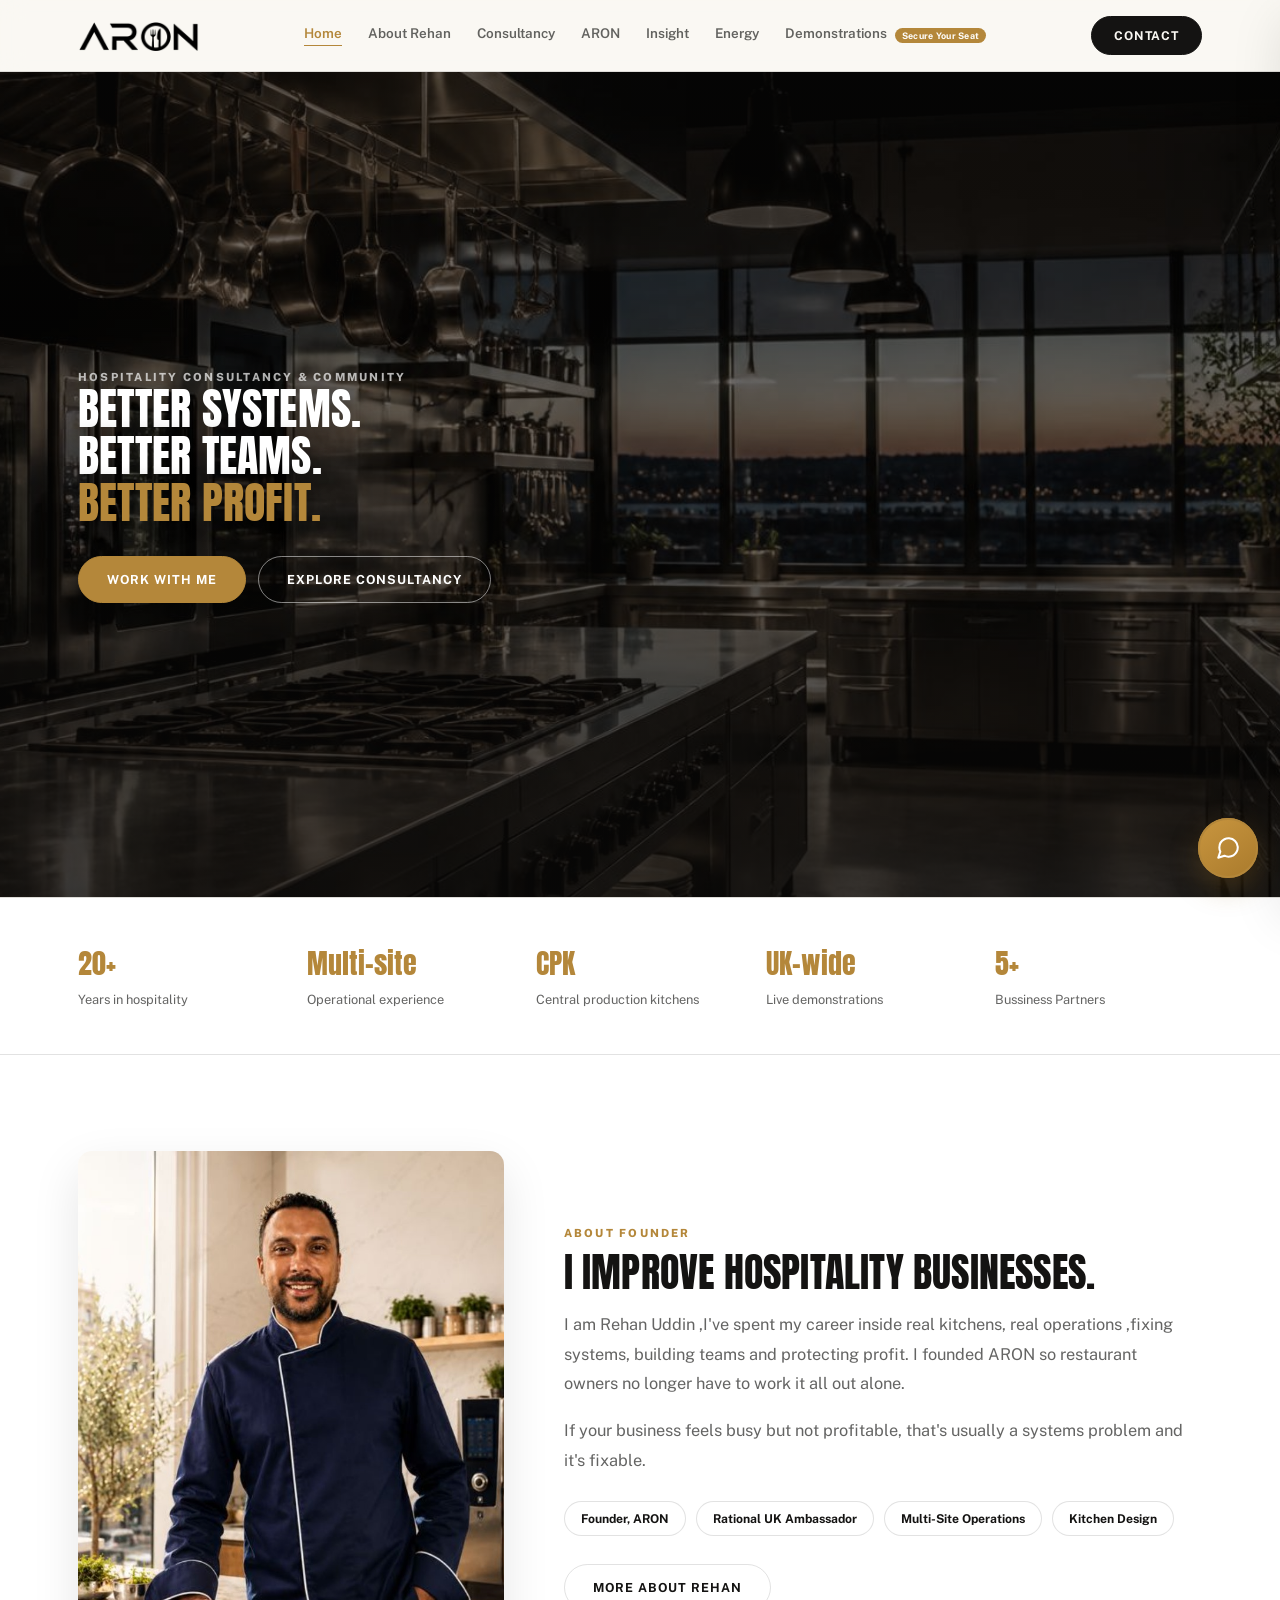
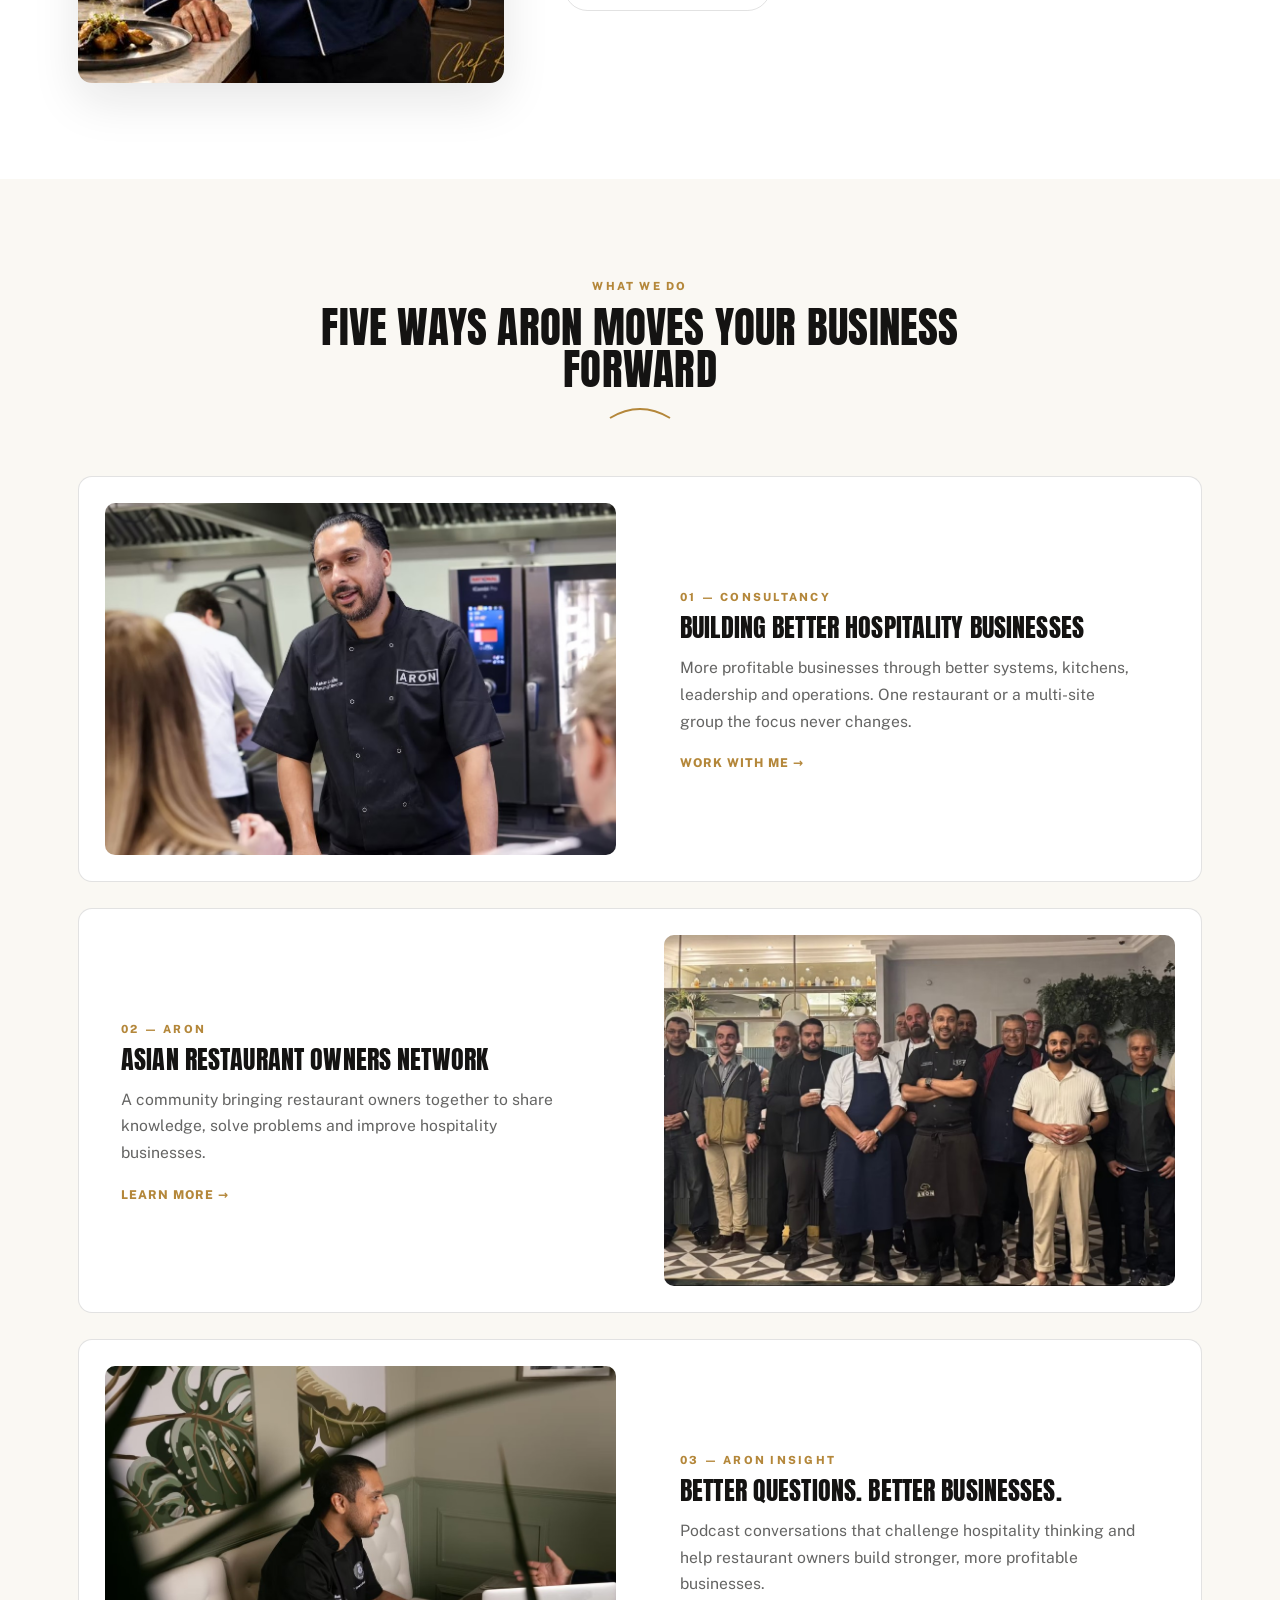
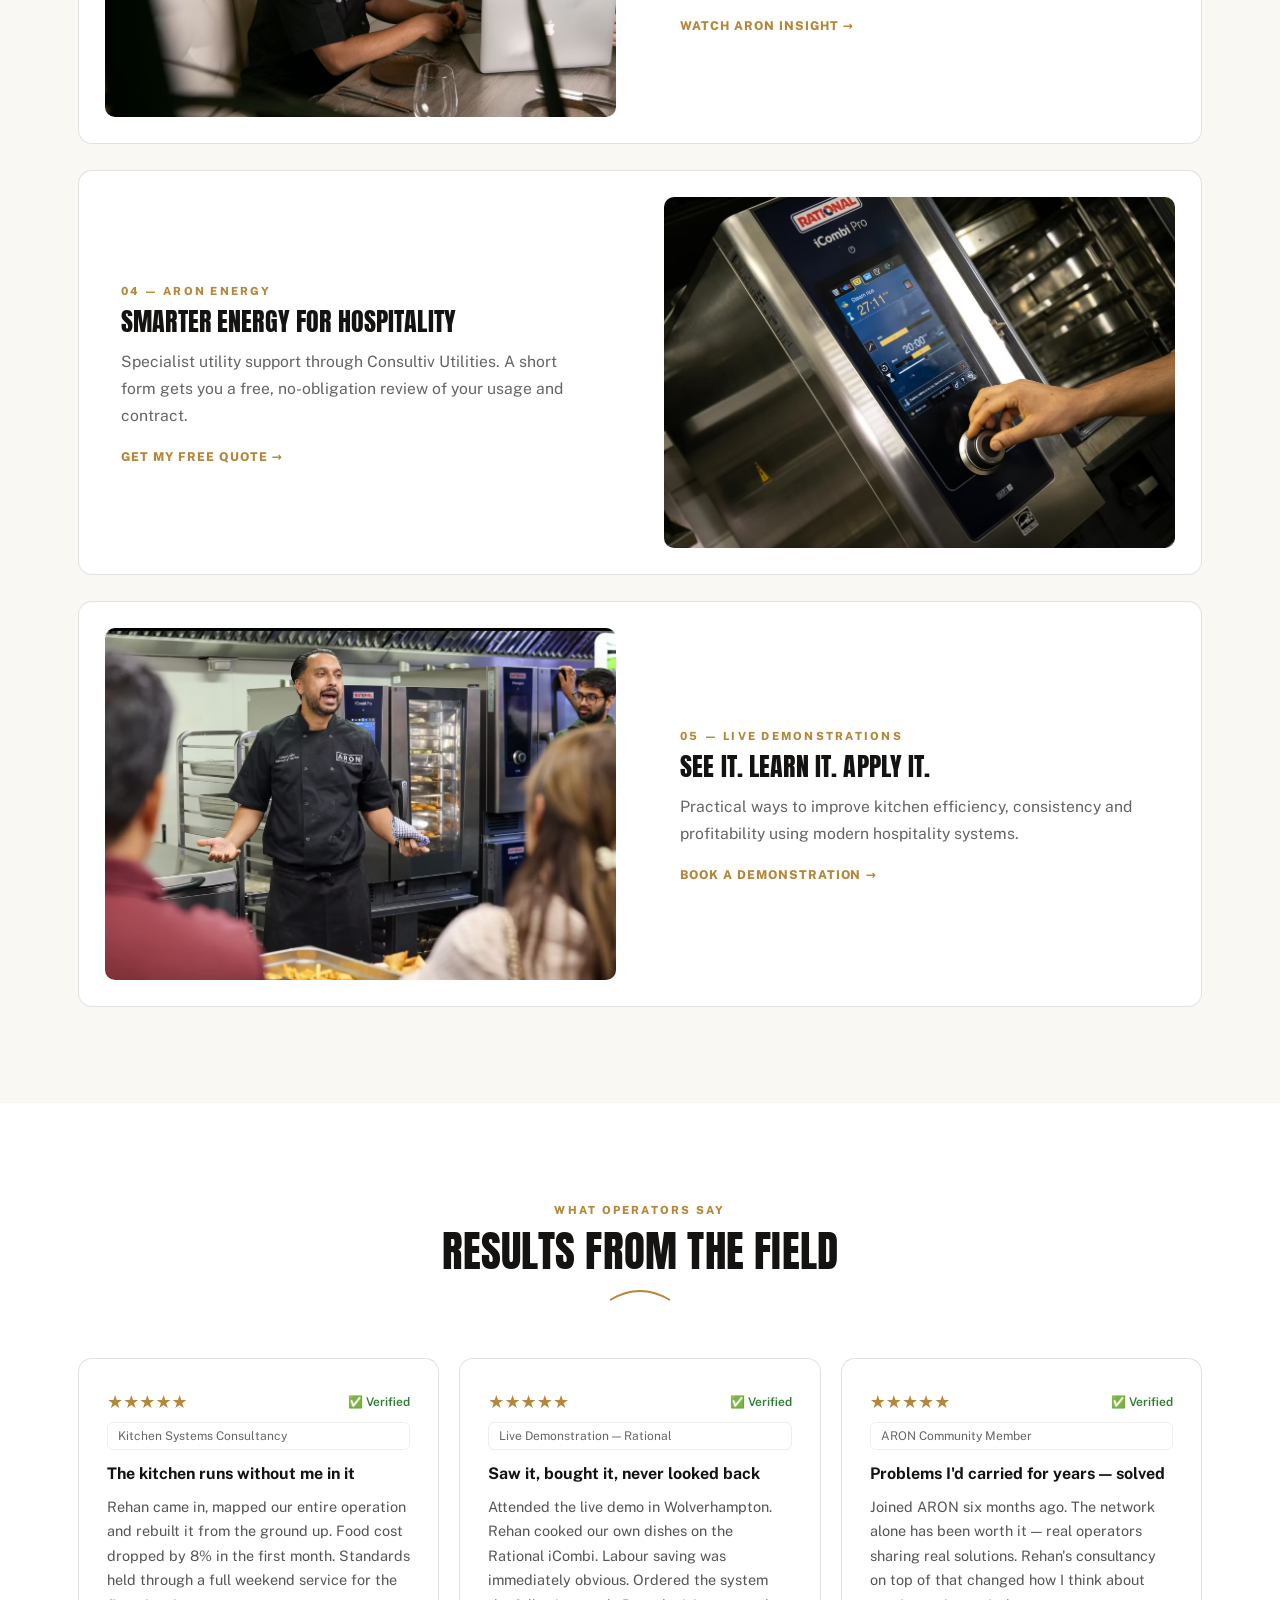
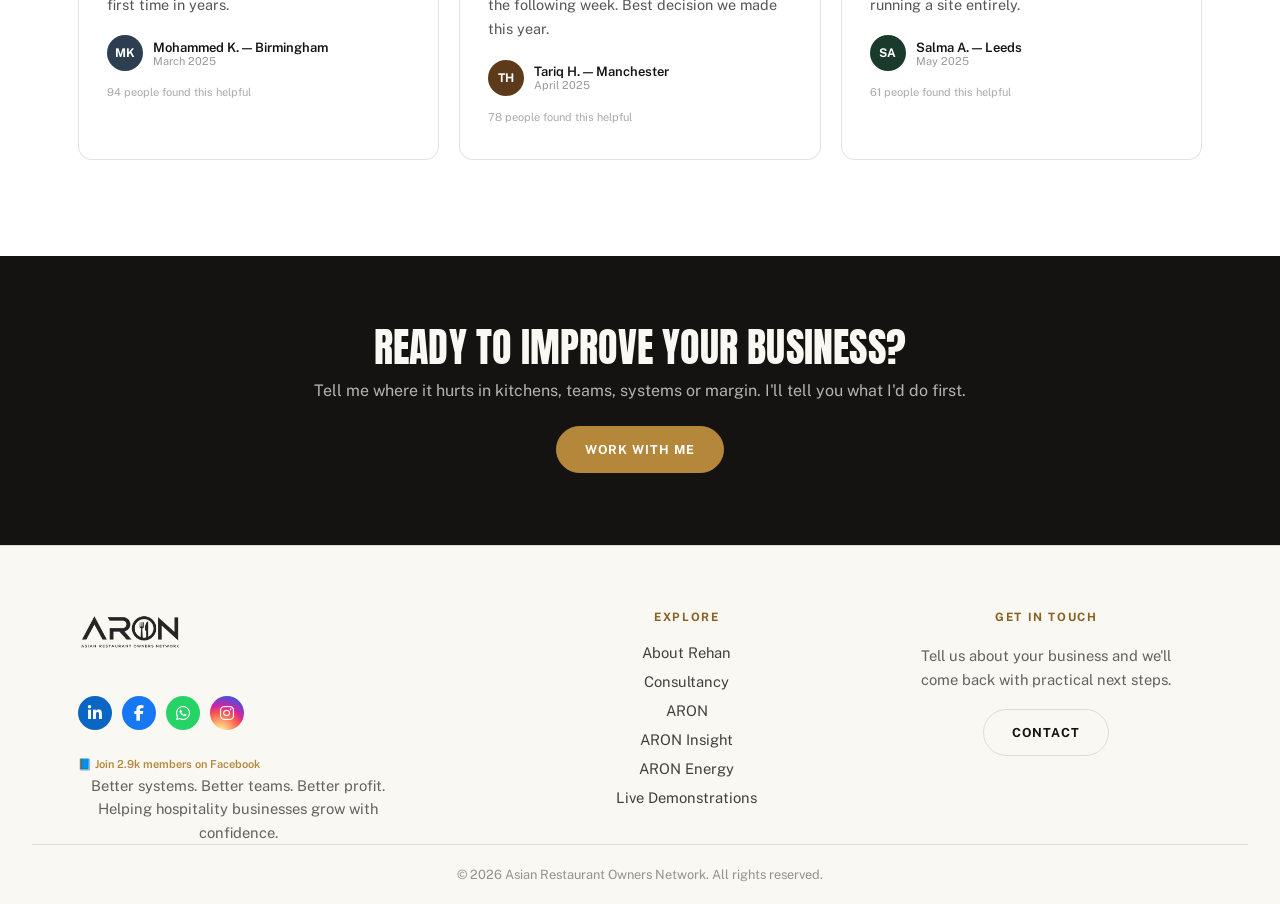
==== commit 0a6a749e: "add previous enevts" ====
--- a/index.html
+++ b/index.html
@@ -3,7 +3,7 @@
 <head>
 <meta charset="UTF-8">
 <meta name="viewport" content="width=device-width, initial-scale=1.0">
-<title>ARON | Hospitality Consultancy & Kitchen Systems — Rehan Uddin</title>
+<title>ARON </title>
 <meta name="description" content="ARON helps hospitality businesses become more profitable through better kitchen systems, leadership and operations. Consultancy by Rehan Uddin. UK-wide.">
 <meta property="og:title" content="ARON | Hospitality Consultancy & Kitchen Systems — Rehan Uddin">
 <meta property="og:description" content="ARON helps hospitality businesses become more profitable through better kitchen systems, leadership and operations. Consultancy by Rehan Uddin. UK-wide.">
@@ -35,7 +35,7 @@
       <a href="aron.html">ARON</a>
       <a href="insight.html">Insight</a>
       <a href="https://consultivutilities.com/" target="_blank" rel="noopener">Energy</a>
-      <a href="live-demonstrations.html">Demonstrations</a>
+      <a href="live-demonstrations.html">Demonstrations <span style="display:inline-block;background:#b4873a;color:white;font-size:9px;font-weight:700;padding:2px 7px;border-radius:10px;margin-left:5px;vertical-align:middle;animation: blink 1.5s infinite;letter-spacing:0.03em;">Secure Your Seat</span></a>
     </div>
     <a href="contact.html" class="nav-cta">Contact</a>
     <button class="burger" id="burger" aria-label="Open menu"><span></span><span></span><span></span></button>
@@ -51,7 +51,7 @@
     <a href="aron.html">ARON</a>
     <a href="insight.html">ARON Insight</a>
     <a href="https://consultivutilities.com/" target="_blank" rel="noopener">ARON Energy</a>
-    <a href="live-demonstrations.html">Live Demonstrations</a>
+    <a href="live-demonstrations.html">Live Demonstrations <span style="display:inline-block;background:#b4873a;color:white;font-size:9px;font-weight:700;padding:2px 7px;border-radius:10px;margin-left:5px;vertical-align:middle;animation: blink 1.5s infinite;letter-spacing:0.03em;">Secure Your Seat</span></a>
     <a href="contact.html" class="drawer-cta">Contact</a>
   </nav>
 </div>
@@ -59,7 +59,7 @@
 
 <!-- Hero -->
 <section class="hero hero-full" tabindex="0">
-  <img class="hero-bg" src="assets/images/hero.jpg" style="object-position:center 10%;" alt="Modern professional commercial kitchen" width="1800" height="1100">
+  <img class="hero-bg" src="assets/images/hero.jpg" style="object-position:center center;" alt="Modern professional commercial kitchen" width="1800" height="1100">
   <div class="hero-inner hero-overlay">
     <span class="eyebrow reveal">Hospitality Consultancy & Community</span>
     <h1 class="reveal reveal-d1">Better systems.<br>Better teams.<br><span class="accent">Better profit.</span></h1>
@@ -76,6 +76,8 @@
     <div class="stat reveal reveal-d1"><span class="num">Multi-site</span><span class="label">Operational experience</span></div>
     <div class="stat reveal reveal-d2"><span class="num">CPK</span><span class="label">Central production kitchens</span></div>
     <div class="stat reveal reveal-d3"><span class="num">UK-wide</span><span class="label">Live demonstrations</span></div>
+    <div class="stat reveal reveal-d3"><span class="num">5+</span><span class="label">Bussiness Partners</span></div>
+
   
     <!-- <div class="stat reveal reveal-d3"><span class="num">ARON</span><span class="label">Owners network</span></div> -->
   </div>
@@ -88,7 +90,7 @@
       <img src="assets/images/rehan.jpg" alt="Rehan Uddin, founder of ARON" loading="lazy" width="1200" height="1500" style="object-position:top;">
     </div>
     <div>
-      <span class="eyebrow reveal">About Rehan</span>
+      <span class="eyebrow reveal">About Founder</span>
       <h2 class="reveal reveal-d1">I improve hospitality businesses.</h2>
       <p class="reveal reveal-d2">I am Rehan Uddin ,I've spent my career inside real kitchens, real operations ,fixing systems, building teams and protecting profit. I founded ARON so restaurant owners no longer have to work it all out alone.</p>
       <p class="reveal reveal-d2"> If your business feels busy but not profitable, that's usually a systems problem   and it's fixable.</p>
@@ -159,6 +161,75 @@
           <span class="go">Book a Demonstration →</span>
         </div>
       </a>
+    </div>
+  </div>
+</section>
+
+<!-- ── REVIEWS SECTION ── -->
+<section class="block alt">
+  <div class="wrap">
+    <div class="section-head reveal">
+      <span class="eyebrow">What Operators Say</span>
+      <h2>Results from the field</h2>
+      <span class="arc"><svg viewBox="0 0 64 14"><path d="M2 12 Q32 -6 62 12" stroke="#b4873a" stroke-width="2" fill="none"/></svg></span>
+    </div>
+
+    <div class="card-grid" style="margin-top:28px">
+
+      <div class="card reveal">
+        <div style="display:flex;justify-content:space-between;align-items:center;margin-bottom:10px;">
+          <div style="color:#b4873a;font-size:18px;">★★★★★</div>
+          <span style="color:#2e7d32;font-size:12px;font-weight:600;">✅ Verified</span>
+        </div>
+        <div style="border:1px solid #eee;border-radius:6px;padding:6px 10px;font-size:12px;color:#666;margin-bottom:14px;">Kitchen Systems Consultancy</div>
+        <h4 style="font-size:1rem;margin-bottom:10px;">The kitchen runs without me in it</h4>
+        <p style="font-size:0.9rem;color:#555;line-height:1.7;">Rehan came in, mapped our entire operation and rebuilt it from the ground up. Food cost dropped by 8% in the first month. Standards held through a full weekend service for the first time in years.</p>
+        <div style="display:flex;align-items:center;gap:10px;margin-top:18px;">
+          <div style="width:36px;height:36px;border-radius:50%;background:#2c3e50;color:white;display:flex;align-items:center;justify-content:center;font-size:12px;font-weight:700;">MK</div>
+          <div>
+            <div style="font-size:13px;font-weight:600;">Mohammed K. — Birmingham</div>
+            <div style="font-size:11px;color:#999;">March 2025</div>
+          </div>
+        </div>
+        <p style="font-size:11px;color:#aaa;margin-top:12px;">94 people found this helpful</p>
+      </div>
+
+      <div class="card reveal reveal-d1">
+        <div style="display:flex;justify-content:space-between;align-items:center;margin-bottom:10px;">
+          <div style="color:#b4873a;font-size:18px;">★★★★★</div>
+          <span style="color:#2e7d32;font-size:12px;font-weight:600;">✅ Verified</span>
+        </div>
+        <div style="border:1px solid #eee;border-radius:6px;padding:6px 10px;font-size:12px;color:#666;margin-bottom:14px;">Live Demonstration — Rational</div>
+        <h4 style="font-size:1rem;margin-bottom:10px;">Saw it, bought it, never looked back</h4>
+        <p style="font-size:0.9rem;color:#555;line-height:1.7;">Attended the live demo in Wolverhampton. Rehan cooked our own dishes on the Rational iCombi. Labour saving was immediately obvious. Ordered the system the following week. Best decision we made this year.</p>
+        <div style="display:flex;align-items:center;gap:10px;margin-top:18px;">
+          <div style="width:36px;height:36px;border-radius:50%;background:#5d3a1a;color:white;display:flex;align-items:center;justify-content:center;font-size:12px;font-weight:700;">TH</div>
+          <div>
+            <div style="font-size:13px;font-weight:600;">Tariq H. — Manchester</div>
+            <div style="font-size:11px;color:#999;">April 2025</div>
+          </div>
+        </div>
+        <p style="font-size:11px;color:#aaa;margin-top:12px;">78 people found this helpful</p>
+      </div>
+
+      <div class="card reveal reveal-d2">
+        <div style="display:flex;justify-content:space-between;align-items:center;margin-bottom:10px;">
+          <div style="color:#b4873a;font-size:18px;">★★★★★</div>
+          <span style="color:#2e7d32;font-size:12px;font-weight:600;">✅ Verified</span>
+        </div>
+        <div style="border:1px solid #eee;border-radius:6px;padding:6px 10px;font-size:12px;color:#666;margin-bottom:14px;">ARON Community Member</div>
+        <h4 style="font-size:1rem;margin-bottom:10px;">Problems I'd carried for years — solved</h4>
+        <p style="font-size:0.9rem;color:#555;line-height:1.7;">Joined ARON six months ago. The network alone has been worth it — real operators sharing real solutions. Rehan's consultancy on top of that changed how I think about running a site entirely.</p>
+        <div style="display:flex;align-items:center;gap:10px;margin-top:18px;">
+          <div style="width:36px;height:36px;border-radius:50%;background:#1a3a2c;color:white;display:flex;align-items:center;justify-content:center;font-size:12px;font-weight:700;">SA</div>
+          <div>
+            <div style="font-size:13px;font-weight:600;">Salma A. — Leeds</div>
+            <div style="font-size:11px;color:#999;">May 2025</div>
+          </div>
+        </div>
+        <p style="font-size:11px;color:#aaa;margin-top:12px;">61 people found this helpful</p>
+      </div>
+
     </div>
   </div>
 </section>
--- a/assets/css/styles.css
+++ b/assets/css/styles.css
@@ -226,6 +226,7 @@
 .navlinks a{color:var(--ink-soft);transition:color .2s;padding-bottom:3px;}
 .navlinks a:hover{color:var(--ink);}
 .navlinks a.active{color:var(--gold);border-bottom:1.5px solid var(--gold);}
+.navlinks a span{text-decoration:none !important;border-bottom:none !important;display:inline-block;vertical-align:middle;}
 .nav-cta{
   background:var(--ink);color:var(--paper);border:1px solid var(--ink);
   padding:11px 22px;font-size:0.76rem;font-weight:700;letter-spacing:0.07em;
@@ -373,11 +374,12 @@
 /* ---------- Cards ---------- */
 .card-grid{display:grid;grid-template-columns:repeat(3,1fr);gap:20px;}
 .card-grid.two{grid-template-columns:repeat(2,1fr);}
-.card{background:var(--paper-3);border:1px solid var(--line);border-radius:var(--radius);padding:32px 28px;transition:transform .25s,box-shadow .25s;}
+.card{background:var(--paper-3);border:1px solid var(--line);border-radius:var(--radius);padding:32px 28px;transition:transform .25s,box-shadow .25s;text-align:left;}
 .card:hover{transform:translateY(-3px);box-shadow:var(--shadow-sm);}
-.card h3{font-size:1.15rem;margin-bottom:10px;line-height:1.2;}
-.card p{color:var(--ink-soft);font-size:0.93rem;line-height:1.65;}
-.card .num-tag{font-family:'Anton',sans-serif;color:var(--gold);font-size:0.95rem;letter-spacing:0.1em;}
+.card h3{font-size:1.15rem;margin-bottom:10px;line-height:1.3;text-align:left;}
+.card h4{font-size:1rem;margin-bottom:10px;line-height:1.3;text-align:left;font-family:'Public Sans',sans-serif;text-transform:none;letter-spacing:0;}
+.card p{color:var(--ink-soft);font-size:0.93rem;line-height:1.75;text-align:left;}
+.card .num-tag{font-family:'Anton',sans-serif;color:var(--gold);font-size:0.95rem;letter-spacing:0.1em;display:block;margin-bottom:8px;text-transform:uppercase;}
 
 /* ---------- About ---------- */
 .about .wrap{display:grid;grid-template-columns:0.8fr 1.2fr;gap:60px;align-items:center;}
@@ -462,11 +464,8 @@
 .msg{max-width:86%;font-size:0.9rem;line-height:1.6;}
 .msg.bot{color:var(--ink);}
 .msg.user{align-self:flex-end;background:var(--ink);color:var(--paper);padding:10px 14px;border-radius:14px 14px 4px 14px;}
-.msg.bot .bubble{background:var(--paper-2);padding:11px 14px;border-radius:14px 14px 14px 4px;}
+.msg.bot .bubble{background:var(--paper-2);padding:12px 15px;border-radius:14px 14px 14px 4px;line-height:1.65;word-break:break-word;}
 .msg a{color:var(--gold);font-weight:700;}
-.chat-chips{display:flex;flex-wrap:wrap;gap:8px;padding:0 18px 12px;}
-.chip{border:1px solid var(--line);background:var(--paper);border-radius:999px;padding:8px 13px;font-size:0.76rem;font-weight:600;cursor:pointer;font-family:inherit;transition:.2s;}
-.chip:hover{border-color:var(--gold);color:var(--gold);}
 .chat-form{display:flex;gap:8px;border-top:1px solid var(--line);padding:12px;background:var(--paper);}
 form.chat-form{flex-direction:row;align-items:center;flex-wrap:nowrap;border:none;border-top:1px solid var(--line);border-radius:0;padding:12px;gap:8px;background:var(--paper);}
 .chat-form input{flex:1 1 auto;min-width:0;border:1px solid var(--line);border-radius:999px;padding:11px 14px;font-family:inherit;font-size:0.9rem;outline:none;background:var(--paper-3);color:var(--ink);}
@@ -500,4 +499,18 @@
   .about-photo{aspect-ratio:16/11;}
   .checklist{grid-template-columns:1fr;}
   section.block{padding:68px 24px;}
+}
+
+@keyframes blink {
+  0%, 100% { opacity: 1; }
+  50% { opacity: 0.3; }
+}
+.form-success {
+  display: none;
+  background: #f0fdf4;
+  border: 1px solid #86efac;
+  color: #166534;
+  padding: 16px;
+  border-radius: 8px;
+  margin-top: 16px;
 }
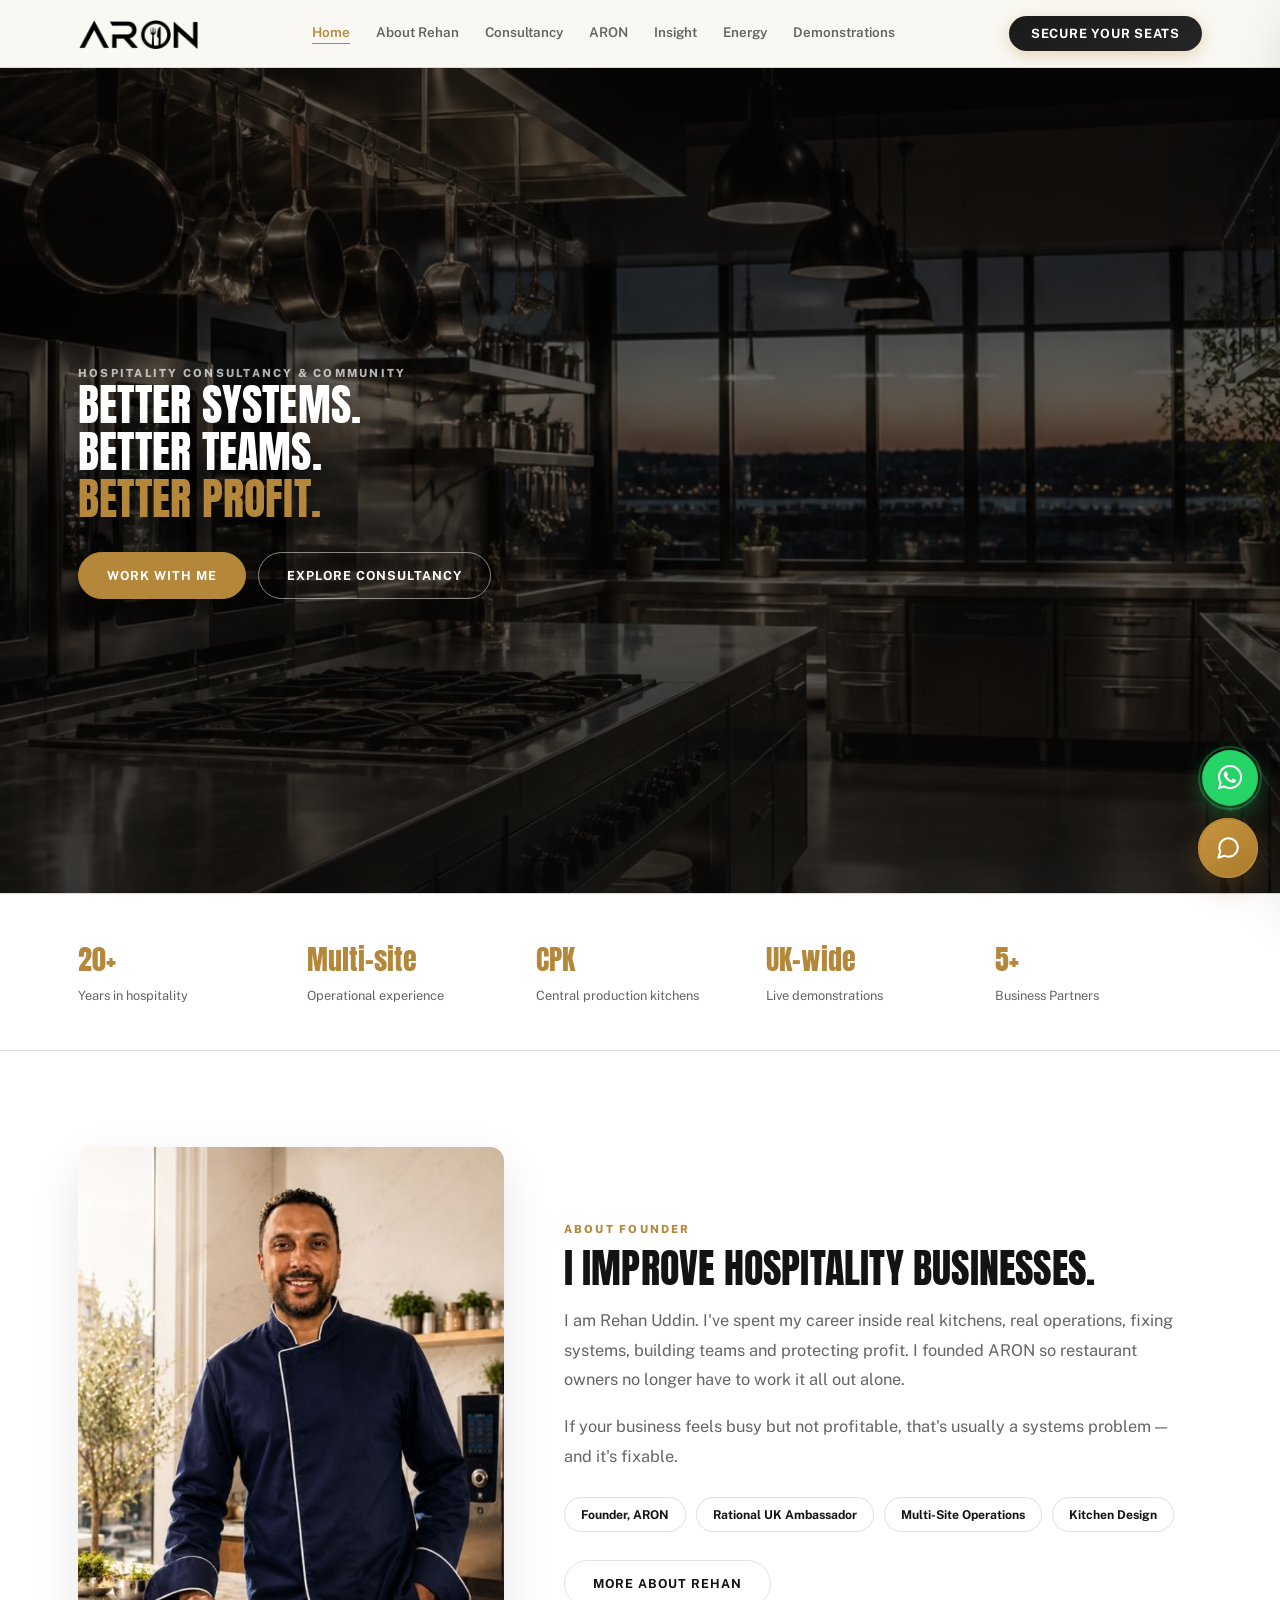
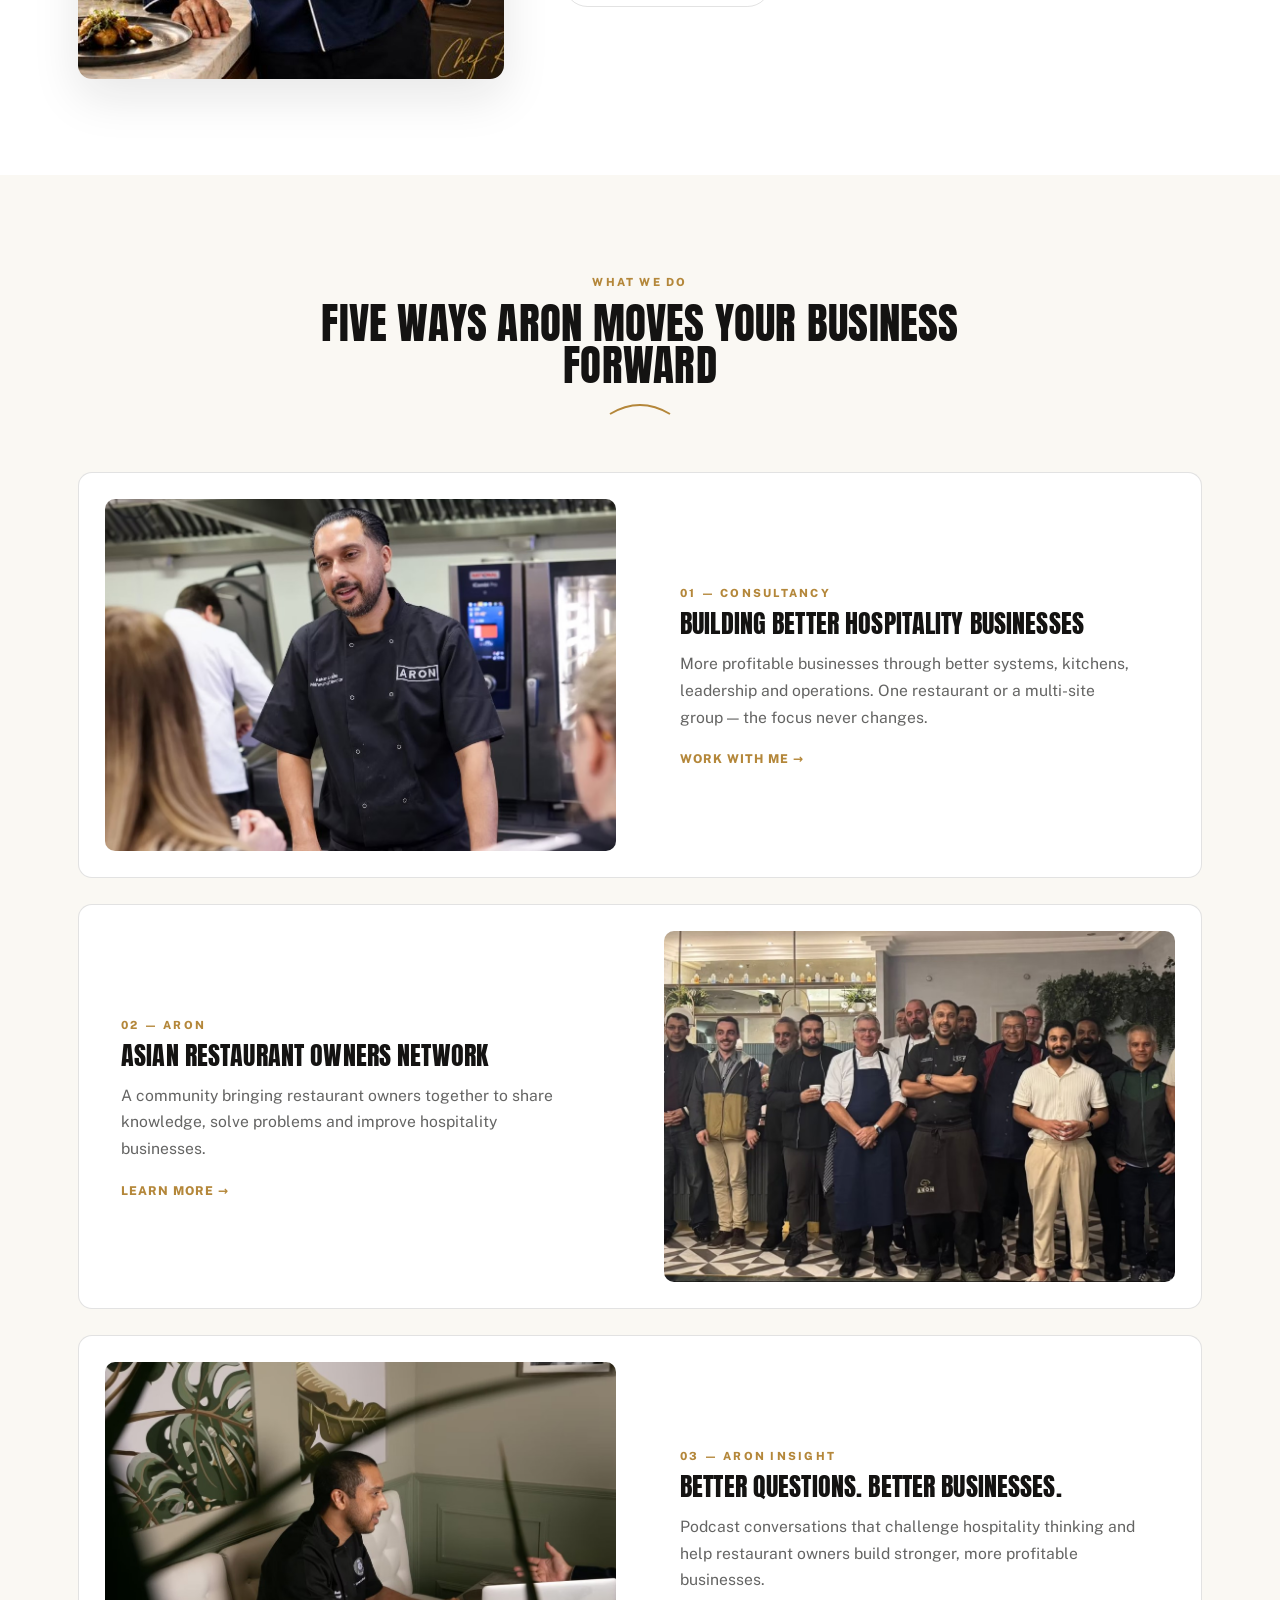
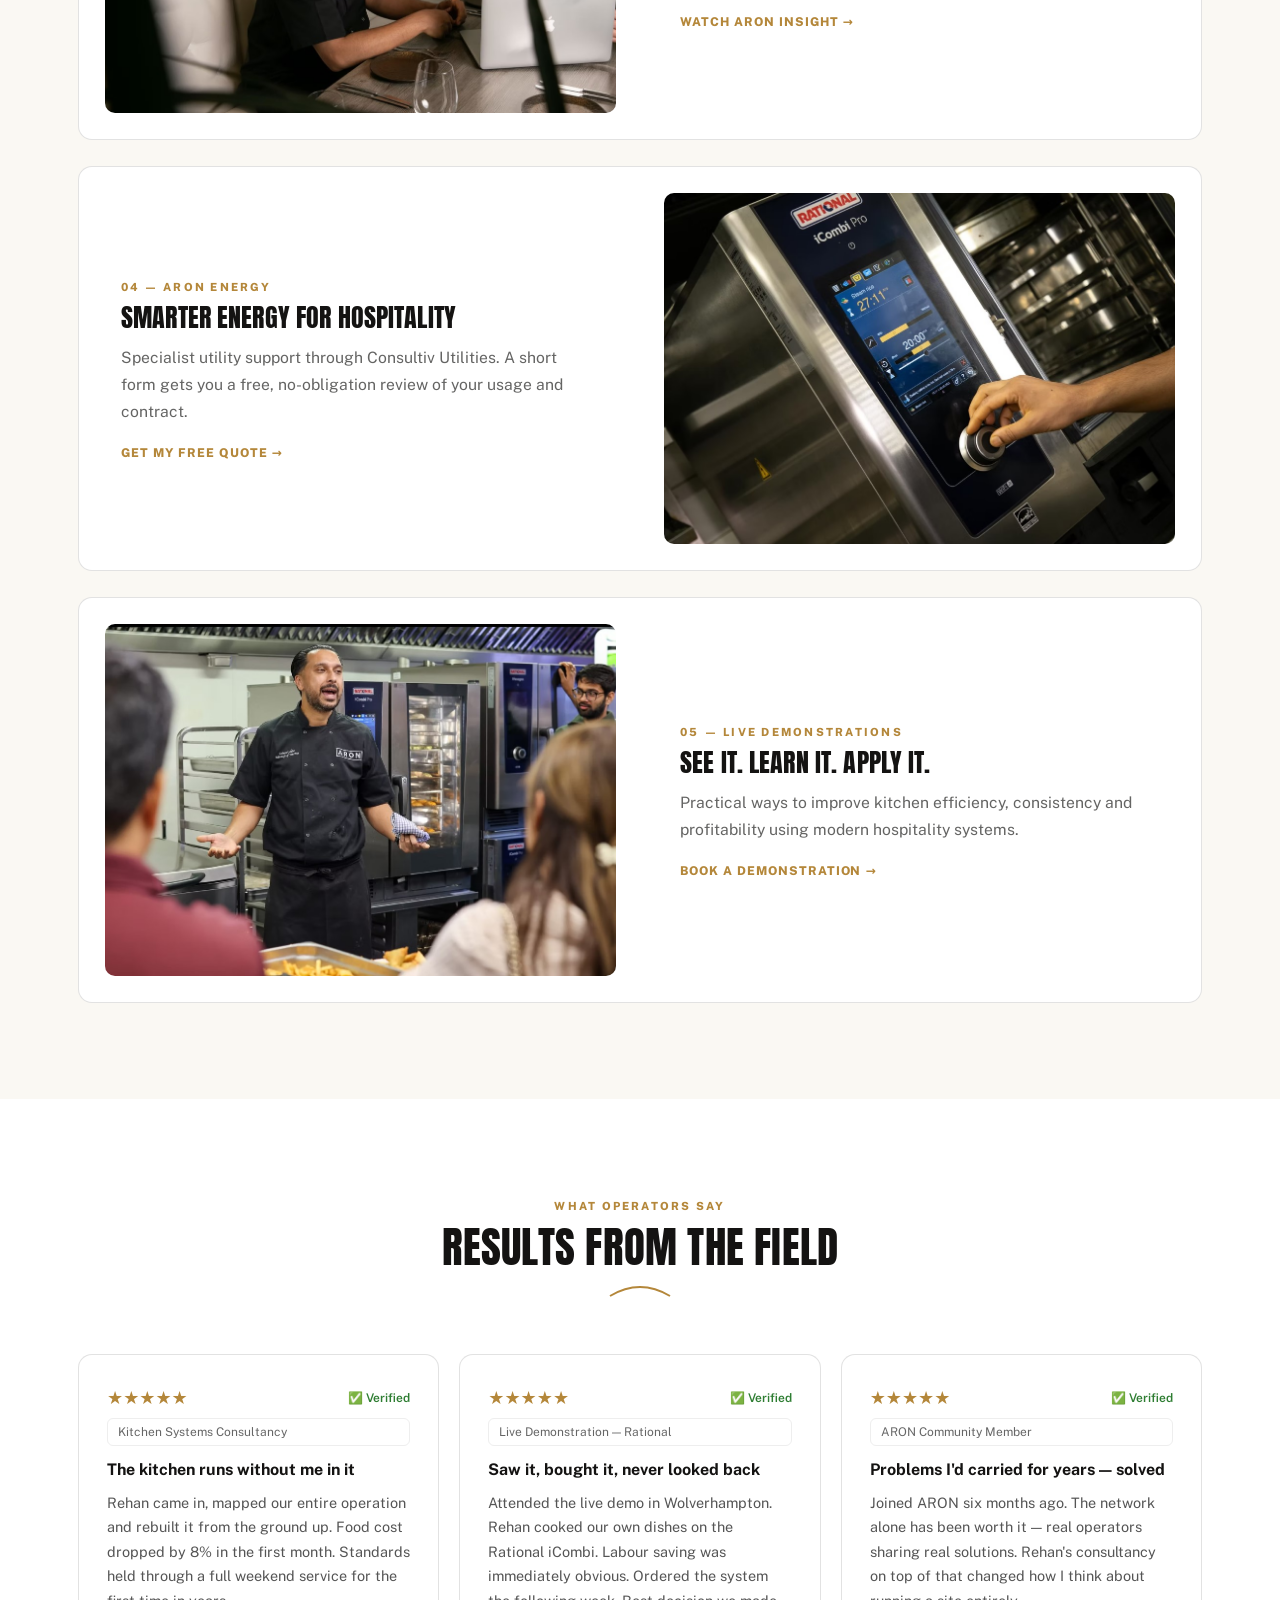
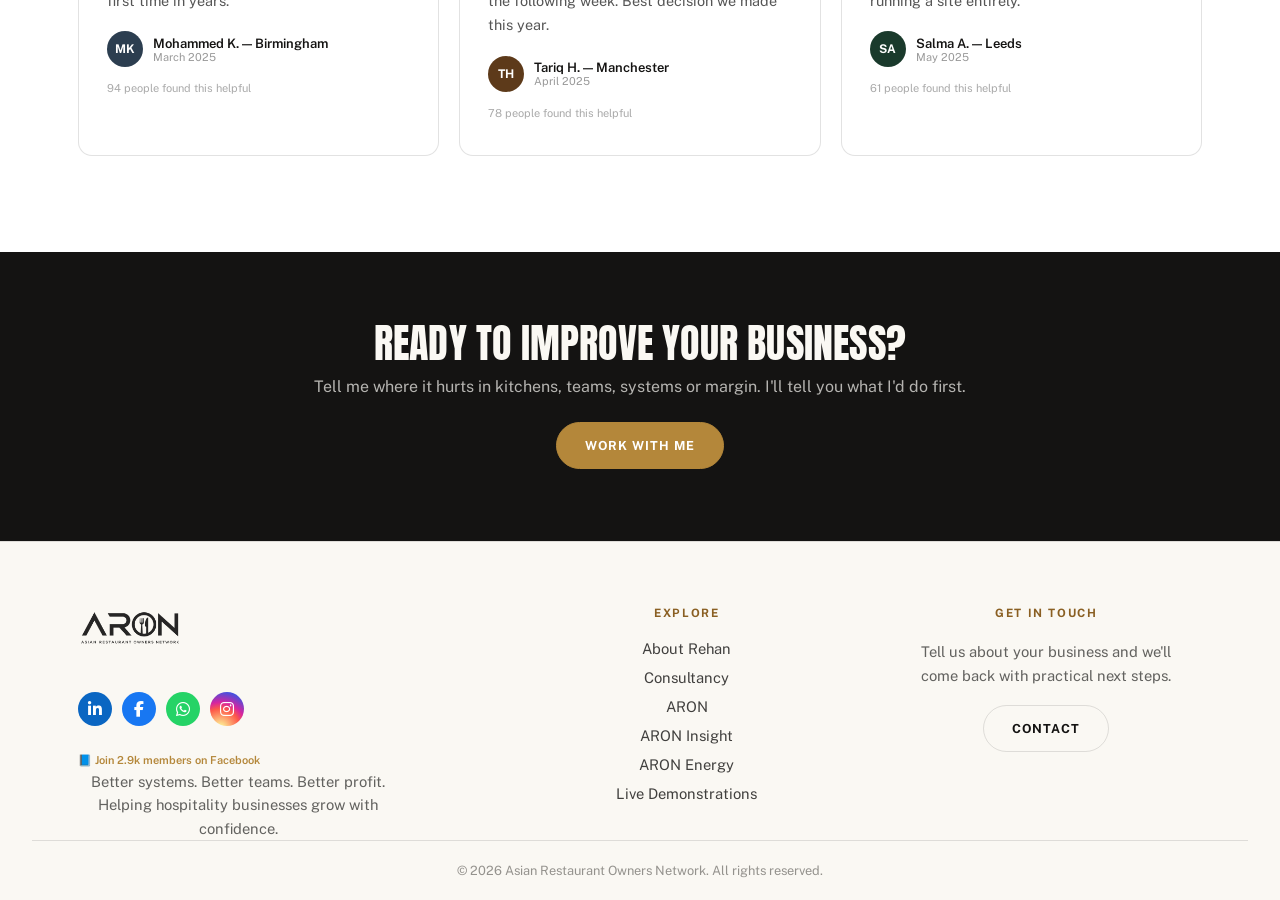
==== commit 5ed85953: "final submission .." ====
--- a/index.html
+++ b/index.html
@@ -1,302 +1,1614 @@
 <!DOCTYPE html>
 <html lang="en">
+
 <head>
-<meta charset="UTF-8">
-<meta name="viewport" content="width=device-width, initial-scale=1.0">
-<title>ARON </title>
-<meta name="description" content="ARON helps hospitality businesses become more profitable through better kitchen systems, leadership and operations. Consultancy by Rehan Uddin. UK-wide.">
-<meta property="og:title" content="ARON | Hospitality Consultancy & Kitchen Systems — Rehan Uddin">
-<meta property="og:description" content="ARON helps hospitality businesses become more profitable through better kitchen systems, leadership and operations. Consultancy by Rehan Uddin. UK-wide.">
-<meta property="og:type" content="website">
-<meta name="twitter:card" content="summary_large_image">
-<link rel="icon" href="/favicon.ico" sizes="any"><link rel="icon" type="image/png" href="/favicon.png">
-<link rel="preconnect" href="https://fonts.googleapis.com">
-<link rel="preconnect" href="https://fonts.gstatic.com" crossorigin>
-<link href="https://fonts.googleapis.com/css2?family=Anton&family=Public+Sans:wght@400;500;600;700;800&display=swap" rel="stylesheet">
-<link rel="stylesheet" href="https://cdnjs.cloudflare.com/ajax/libs/font-awesome/6.5.2/css/all.min.css">
-<link rel="stylesheet" href="assets/css/styles.css">
+  <meta charset="UTF-8">
+
+  <meta name="viewport" content="width=device-width, initial-scale=1.0">
+
+  <title>ARON</title>
+
+  <meta
+    name="description"
+    content="ARON helps hospitality businesses become more profitable through better kitchen systems, leadership and operations. Consultancy by Rehan Uddin. UK-wide."
+  >
+
+  <meta
+    property="og:title"
+    content="ARON | Hospitality Consultancy & Kitchen Systems — Rehan Uddin"
+  >
+
+  <meta
+    property="og:description"
+    content="ARON helps hospitality businesses become more profitable through better kitchen systems, leadership and operations. Consultancy by Rehan Uddin. UK-wide."
+  >
+
+  <meta property="og:type" content="website">
+
+  <meta name="twitter:card" content="summary_large_image">
+
+  <!-- Favicon -->
+  <link rel="icon" href="/favicon.ico" sizes="any">
+  <link rel="icon" type="image/png" href="/favicon.png">
+
+  <!-- Google Fonts -->
+  <link rel="preconnect" href="https://fonts.googleapis.com">
+  <link rel="preconnect" href="https://fonts.gstatic.com" crossorigin>
+
+  <link
+    href="https://fonts.googleapis.com/css2?family=Anton&family=Public+Sans:wght@400;500;600;700;800&display=swap"
+    rel="stylesheet"
+  >
+
+  <!-- Font Awesome -->
+  <link
+    rel="stylesheet"
+    href="https://cdnjs.cloudflare.com/ajax/libs/font-awesome/6.5.2/css/all.min.css"
+  >
+
+  <!-- Main CSS -->
+  <link rel="stylesheet" href="assets/css/styles.css?v=2.0">
+
+  <style>
+    /* ✅ ONLY THIS — DELETE ALL OLD DUPLICATE CODE */
+
+.nav-seat-btn {
+  display: inline-flex !important;
+  align-items: center !important;
+  justify-content: center !important;
+  background: linear-gradient(145deg, #1a1a1a, #262525) !important;
+  color: #ffffff !important;
+  padding: 10px 22px !important;
+  font-family: "Public Sans", sans-serif !important;
+  font-size: 0.8rem !important;
+  font-weight: 700 !important;
+  text-transform: uppercase !important;
+  letter-spacing: 0.06em !important;
+  text-decoration: none !important;
+  border-radius: 999px !important;
+  white-space: nowrap !important;
+  cursor: pointer !important;
+  box-shadow: 0 4px 16px rgba(180, 135, 58, 0.35) !important;
+  animation: secureSeatPulse 2.4s ease-in-out infinite,
+             goldBlink 1s ease-in-out infinite !important;
+}
+
+.nav-seat-btn:hover {
+  background: linear-gradient(145deg, #d8a348, #b88634) !important;
+  color: #ffffff !important;
+  transform: translateY(-2px) !important;
+  box-shadow: 0 8px 24px rgba(180, 135, 58, 0.5) !important;
+  text-decoration: none !important;
+  animation: none !important;
+}
+
+@keyframes secureSeatPulse {
+  0%, 100% {
+    box-shadow: 0 4px 16px rgba(180, 135, 58, 0.35);
+  }
+  50% {
+    box-shadow: 0 4px 24px rgba(180, 135, 58, 0.7),
+                0 0 0 5px rgba(180, 135, 58, 0.18);
+  }
+}
+
+@keyframes goldBlink {
+  0%, 100% { opacity: 1; }
+  50%       { opacity: 0.15; }
+}
+    .whatsapp-float {
+      position: fixed !important;
+      right: 22px !important;
+      bottom: 94px !important;
+      width: 56px !important;
+      height: 56px !important;
+      display: flex !important;
+      align-items: center !important;
+      justify-content: center !important;
+      background: #25D366 !important;
+      color: #ffffff !important;
+      border-radius: 50% !important;
+      font-size: 28px !important;
+      text-decoration: none !important;
+      z-index: 299 !important;
+      box-shadow: 0 8px 22px rgba(37, 211, 102, 0.38) !important;
+      transition: transform 0.25s ease, box-shadow 0.25s !important;
+    }
+
+    .whatsapp-float:hover {
+      color: #ffffff !important;
+      transform: translateY(-3px) scale(1.06) !important;
+      box-shadow: 0 12px 28px rgba(37, 211, 102, 0.52) !important;
+      text-decoration: none !important;
+    }
+
+    @media (max-width: 980px) {
+      nav {
+        display: flex !important;
+        align-items: center !important;
+        justify-content: space-between !important;
+      }
+      .nav-seat-btn {
+        display: inline-flex !important;
+        padding: 7px 14px !important;
+        font-size: 0.72rem !important;
+        letter-spacing: 0.04em !important;
+        margin-left: auto !important;
+        margin-right: 12px !important;
+      }
+      .burger {
+        margin-left: 0 !important;
+      }
+    }
+
+    @media (max-width: 640px) {
+      .chat-fab {
+        width: 48px !important;
+        height: 48px !important;
+        right: 16px !important;
+        bottom: 16px !important;
+      }
+      .whatsapp-float {
+        width: 48px !important;
+        height: 48px !important;
+        right: 16px !important;
+        bottom: 74px !important;
+        font-size: 24px !important;
+      }
+    }
+
+    @media (max-width: 480px) {
+      .nav-seat-btn {
+        padding: 6px 10px !important;
+        font-size: 0.65rem !important;
+        letter-spacing: 0.03em !important;
+        margin-right: 8px !important;
+      }
+    }
+  </style>
+
 </head>
+
+
 <body>
 
-<!-- Animated intro -->
-<div id="intro">
-  <div class="intro-mark"><img src="assets/images/aron-logo.png" alt="ARON"></div>
-  <div class="intro-line"></div>
-  <div class="intro-sub">Asian Restaurant Owners Network</div>
-</div>
-
-<header>
-  <nav>
-    <a href="index.html" class="logo" aria-label="ARON home"><img src="assets/images/aron-logo.png" alt="ARON"></a>
-    <div class="navlinks">
-      <a href="index.html" class="active">Home</a>
-      <a href="about.html">About Rehan</a>
-      <a href="consultancy.html">Consultancy</a>
-      <a href="aron.html">ARON</a>
-      <a href="insight.html">Insight</a>
-      <a href="https://consultivutilities.com/" target="_blank" rel="noopener">Energy</a>
-      <a href="live-demonstrations.html">Demonstrations <span style="display:inline-block;background:#b4873a;color:white;font-size:9px;font-weight:700;padding:2px 7px;border-radius:10px;margin-left:5px;vertical-align:middle;animation: blink 1.5s infinite;letter-spacing:0.03em;">Secure Your Seat</span></a>
-    </div>
-    <a href="contact.html" class="nav-cta">Contact</a>
-    <button class="burger" id="burger" aria-label="Open menu"><span></span><span></span><span></span></button>
-  </nav>
-</header>
-
-<div class="mobile-drawer" id="drawer">
-  <button class="drawer-close" id="drawerClose" aria-label="Close menu">✕</button>
-  <nav class="drawer-nav">
-    <a href="index.html" class="active">Home</a>
-    <a href="about.html">About Rehan</a>
-    <a href="consultancy.html">Consultancy</a>
-    <a href="aron.html">ARON</a>
-    <a href="insight.html">ARON Insight</a>
-    <a href="https://consultivutilities.com/" target="_blank" rel="noopener">ARON Energy</a>
-    <a href="live-demonstrations.html">Live Demonstrations <span style="display:inline-block;background:#b4873a;color:white;font-size:9px;font-weight:700;padding:2px 7px;border-radius:10px;margin-left:5px;vertical-align:middle;animation: blink 1.5s infinite;letter-spacing:0.03em;">Secure Your Seat</span></a>
-    <a href="contact.html" class="drawer-cta">Contact</a>
-  </nav>
-</div>
-<div class="drawer-overlay" id="drawerOverlay"></div>
-
-<!-- Hero -->
-<section class="hero hero-full" tabindex="0">
-  <img class="hero-bg" src="assets/images/hero.jpg" style="object-position:center center;" alt="Modern professional commercial kitchen" width="1800" height="1100">
-  <div class="hero-inner hero-overlay">
-    <span class="eyebrow reveal">Hospitality Consultancy & Community</span>
-    <h1 class="reveal reveal-d1">Better systems.<br>Better teams.<br><span class="accent">Better profit.</span></h1>
-    <div class="hero-ctas reveal reveal-d3">
-      <a href="contact.html" class="btn btn-solid">Work With Me</a>
-      <a href="consultancy.html" class="btn btn-ghost">Explore Consultancy</a>
-    </div>
-  </div>
-</section>
-
-<section class="stats">
-  <div class="wrap">
-    <div class="stat reveal"><span class="num">20+</span><span class="label">Years in hospitality</span></div>
-    <div class="stat reveal reveal-d1"><span class="num">Multi-site</span><span class="label">Operational experience</span></div>
-    <div class="stat reveal reveal-d2"><span class="num">CPK</span><span class="label">Central production kitchens</span></div>
-    <div class="stat reveal reveal-d3"><span class="num">UK-wide</span><span class="label">Live demonstrations</span></div>
-    <div class="stat reveal reveal-d3"><span class="num">5+</span><span class="label">Bussiness Partners</span></div>
-
-  
-    <!-- <div class="stat reveal reveal-d3"><span class="num">ARON</span><span class="label">Owners network</span></div> -->
-  </div>
-</section>
-
-<!-- About Rehan -->
-<section class="block about alt">
-  <div class="wrap">
-    <div class="about-photo reveal">
-      <img src="assets/images/rehan.jpg" alt="Rehan Uddin, founder of ARON" loading="lazy" width="1200" height="1500" style="object-position:top;">
-    </div>
-    <div>
-      <span class="eyebrow reveal">About Founder</span>
-      <h2 class="reveal reveal-d1">I improve hospitality businesses.</h2>
-      <p class="reveal reveal-d2">I am Rehan Uddin ,I've spent my career inside real kitchens, real operations ,fixing systems, building teams and protecting profit. I founded ARON so restaurant owners no longer have to work it all out alone.</p>
-      <p class="reveal reveal-d2"> If your business feels busy but not profitable, that's usually a systems problem   and it's fixable.</p>
-      <div class="credentials reveal reveal-d3">
-        <span>Founder, ARON</span><span>Rational UK Ambassador</span><span>Multi-Site Operations</span><span>Kitchen Design</span>
-      </div>
-      <div style="margin-top:28px" class="reveal reveal-d3"><a href="about.html" class="btn btn-ghost">More About Rehan</a></div>
-    </div>
-  </div>
-</section>
-
-<!-- Pillars -->
-<section class="block">
-  <div class="wrap">
-    <div class="section-head reveal">
-      <span class="eyebrow">What We Do</span>
-      <h2>Five ways ARON moves your business forward</h2>
-      <span class="arc"><svg viewBox="0 0 64 14"><path d="M2 12 Q32 -6 62 12" stroke="#b4873a" stroke-width="2" fill="none"/></svg></span>
-    </div>
-
-    <div class="pillar-rows">
-      <a href="consultancy.html" class="pillar-row reveal">
-        <div class="pillar-img"><img src="assets/images/consultancy.jpg" alt="Consultancy session in a modern restaurant" loading="lazy" width="1200" height="840"></div>
-        <div class="pillar-text">
-          <span class="eyebrow">01 — Consultancy</span>
-          <h3>Building Better Hospitality Businesses</h3>
-          <p>More profitable businesses through better systems, kitchens, leadership and operations. One restaurant or a multi-site group  the focus never changes.</p>
-          <span class="go">Work With Me →</span>
-        </div>
-      </a>
-
-      <a href="aron.html" class="pillar-row reverse reveal">
-        <div class="pillar-img"><img src="assets/images/aron.jpg" alt="Restaurant owners meeting as a community" loading="lazy" width="1200" height="840"></div>
-        <div class="pillar-text">
-          <span class="eyebrow">02 — ARON</span>
-          <h3>Asian Restaurant Owners Network</h3>
-          <p>A community bringing restaurant owners together to share knowledge, solve problems and improve hospitality businesses.</p>
-          <span class="go">Learn More →</span>
-        </div>
-      </a>
-
-      <a href="insight.html" class="pillar-row reveal">
-        <div class="pillar-img"><img src="assets/images/insight.jpg" alt="ARON Insight podcast studio" loading="lazy" width="1200" height="840"></div>
-        <div class="pillar-text">
-          <span class="eyebrow">03 — ARON Insight</span>
-          <h3>Better Questions. Better Businesses.</h3>
-          <p>Podcast conversations that challenge hospitality thinking and help restaurant owners build stronger, more profitable businesses.</p>
-          <span class="go">Watch ARON Insight →</span>
-        </div>
-      </a>
-
-      <a href="https://consultivutilities.com/" target="_blank" rel="noopener" class="pillar-row reverse reveal">
-        <div class="pillar-img"><img src="assets/images/energy.jpg" alt="Bright modern restaurant interior" loading="lazy" width="1200" height="840"></div>
-        <div class="pillar-text">
-          <span class="eyebrow">04 — ARON Energy</span>
-          <h3>Smarter Energy for Hospitality</h3>
-          <p>Specialist utility support through Consultiv Utilities. A short form gets you a free, no-obligation review of your usage and contract.</p>
-          <span class="go">Get My Free Quote →</span>
-        </div>
-      </a>
-
-      <a href="live-demonstrations.html" class="pillar-row reveal">
-        <div class="pillar-img"><img src="assets/images/demos.jpg" alt="Live kitchen equipment demonstration" loading="lazy" width="1200" height="840"></div>
-        <div class="pillar-text">
-          <span class="eyebrow">05 — Live Demonstrations</span>
-          <h3>See It. Learn It. Apply It.</h3>
-          <p>Practical ways to improve kitchen efficiency, consistency and profitability using modern hospitality systems.</p>
-          <span class="go">Book a Demonstration →</span>
-        </div>
-      </a>
-    </div>
-  </div>
-</section>
-
-<!-- ── REVIEWS SECTION ── -->
-<section class="block alt">
-  <div class="wrap">
-    <div class="section-head reveal">
-      <span class="eyebrow">What Operators Say</span>
-      <h2>Results from the field</h2>
-      <span class="arc"><svg viewBox="0 0 64 14"><path d="M2 12 Q32 -6 62 12" stroke="#b4873a" stroke-width="2" fill="none"/></svg></span>
-    </div>
-
-    <div class="card-grid" style="margin-top:28px">
-
-      <div class="card reveal">
-        <div style="display:flex;justify-content:space-between;align-items:center;margin-bottom:10px;">
-          <div style="color:#b4873a;font-size:18px;">★★★★★</div>
-          <span style="color:#2e7d32;font-size:12px;font-weight:600;">✅ Verified</span>
-        </div>
-        <div style="border:1px solid #eee;border-radius:6px;padding:6px 10px;font-size:12px;color:#666;margin-bottom:14px;">Kitchen Systems Consultancy</div>
-        <h4 style="font-size:1rem;margin-bottom:10px;">The kitchen runs without me in it</h4>
-        <p style="font-size:0.9rem;color:#555;line-height:1.7;">Rehan came in, mapped our entire operation and rebuilt it from the ground up. Food cost dropped by 8% in the first month. Standards held through a full weekend service for the first time in years.</p>
-        <div style="display:flex;align-items:center;gap:10px;margin-top:18px;">
-          <div style="width:36px;height:36px;border-radius:50%;background:#2c3e50;color:white;display:flex;align-items:center;justify-content:center;font-size:12px;font-weight:700;">MK</div>
-          <div>
-            <div style="font-size:13px;font-weight:600;">Mohammed K. — Birmingham</div>
-            <div style="font-size:11px;color:#999;">March 2025</div>
-          </div>
-        </div>
-        <p style="font-size:11px;color:#aaa;margin-top:12px;">94 people found this helpful</p>
-      </div>
-
-      <div class="card reveal reveal-d1">
-        <div style="display:flex;justify-content:space-between;align-items:center;margin-bottom:10px;">
-          <div style="color:#b4873a;font-size:18px;">★★★★★</div>
-          <span style="color:#2e7d32;font-size:12px;font-weight:600;">✅ Verified</span>
-        </div>
-        <div style="border:1px solid #eee;border-radius:6px;padding:6px 10px;font-size:12px;color:#666;margin-bottom:14px;">Live Demonstration — Rational</div>
-        <h4 style="font-size:1rem;margin-bottom:10px;">Saw it, bought it, never looked back</h4>
-        <p style="font-size:0.9rem;color:#555;line-height:1.7;">Attended the live demo in Wolverhampton. Rehan cooked our own dishes on the Rational iCombi. Labour saving was immediately obvious. Ordered the system the following week. Best decision we made this year.</p>
-        <div style="display:flex;align-items:center;gap:10px;margin-top:18px;">
-          <div style="width:36px;height:36px;border-radius:50%;background:#5d3a1a;color:white;display:flex;align-items:center;justify-content:center;font-size:12px;font-weight:700;">TH</div>
-          <div>
-            <div style="font-size:13px;font-weight:600;">Tariq H. — Manchester</div>
-            <div style="font-size:11px;color:#999;">April 2025</div>
-          </div>
-        </div>
-        <p style="font-size:11px;color:#aaa;margin-top:12px;">78 people found this helpful</p>
-      </div>
-
-      <div class="card reveal reveal-d2">
-        <div style="display:flex;justify-content:space-between;align-items:center;margin-bottom:10px;">
-          <div style="color:#b4873a;font-size:18px;">★★★★★</div>
-          <span style="color:#2e7d32;font-size:12px;font-weight:600;">✅ Verified</span>
-        </div>
-        <div style="border:1px solid #eee;border-radius:6px;padding:6px 10px;font-size:12px;color:#666;margin-bottom:14px;">ARON Community Member</div>
-        <h4 style="font-size:1rem;margin-bottom:10px;">Problems I'd carried for years — solved</h4>
-        <p style="font-size:0.9rem;color:#555;line-height:1.7;">Joined ARON six months ago. The network alone has been worth it — real operators sharing real solutions. Rehan's consultancy on top of that changed how I think about running a site entirely.</p>
-        <div style="display:flex;align-items:center;gap:10px;margin-top:18px;">
-          <div style="width:36px;height:36px;border-radius:50%;background:#1a3a2c;color:white;display:flex;align-items:center;justify-content:center;font-size:12px;font-weight:700;">SA</div>
-          <div>
-            <div style="font-size:13px;font-weight:600;">Salma A. — Leeds</div>
-            <div style="font-size:11px;color:#999;">May 2025</div>
-          </div>
-        </div>
-        <p style="font-size:11px;color:#aaa;margin-top:12px;">61 people found this helpful</p>
-      </div>
-
-    </div>
-  </div>
-</section>
-
-<section class="cta-banner">
-  <h2 class="reveal">Ready to improve your business?</h2>
-  <p class="reveal reveal-d1">Tell me where it hurts in kitchens, teams, systems or margin. I'll tell you what I'd do first.</p>
-  <div class="reveal reveal-d2"><a href="contact.html" class="btn btn-solid">Work With Me</a></div>
-</section>
-
-<!-- ============================================================
-     FOOTER — same footer block goes on every page
-     (index.html, about.html, consultancy.html, aron.html,
-     insight.html, energy.html, live-demonstrations.html, contact.html)
-     ============================================================ -->
-
-<footer class="site-footer">
-  <div class="wrap foot-grid">
-
-    <div class="foot-brand">
-      <div class="foot-brand-top">
-        <img class="foot-logo" src="assets/images/aron-logo-full.png" alt="ARON — Asian Restaurant Owners Network">
-      </div>
-      <div class="foot-social">
-  <a class="social-linkedin" href="https://www.linkedin.com/in/rehan-uddin-817406135/" aria-label="ARON on LinkedIn" target="_blank" rel="noopener">
-    <i class="fa-brands fa-linkedin-in"></i>
-  </a>
-  <a class="social-facebook" href="https://www.facebook.com/groups/planetaron" aria-label="Join ARON on Facebook" target="_blank" rel="noopener" style="background:#1877F2;">
-  <i class="fa-brands fa-facebook-f" style="color:white;"></i>
-</a>
-  <a class="social-whatsapp" href="https://wa.me/447795161230" aria-label="Message ARON on WhatsApp" target="_blank" rel="noopener">
+
+  <!-- =====================================================
+       WHATSAPP FLOATING BUTTON
+       ===================================================== -->
+
+  <a
+    href="https://wa.me/447795161230"
+    class="whatsapp-float"
+    target="_blank"
+    rel="noopener noreferrer"
+    aria-label="Chat with ARON on WhatsApp"
+    title="Chat with ARON on WhatsApp"
+  >
     <i class="fa-brands fa-whatsapp"></i>
   </a>
-  <a class="social-instagram" href="https://www.instagram.com/planet_aron/" aria-label="ARON on Instagram" target="_blank" rel="noopener">
-    <i class="fa-brands fa-instagram"></i>
-  </a>
-</div>
-<p style="font-size:11px; color:#b4873a; font-weight:600; margin-top:6px;">
-  📘 Join 2.9k members on Facebook
-</p>
-      <p>Better systems. Better teams. Better profit. Helping hospitality businesses grow with confidence.</p>
+
+
+  <!-- =====================================================
+       ANIMATED INTRO
+       ===================================================== -->
+
+  <div id="intro">
+
+    <div class="intro-mark">
+      <img
+        src="assets/images/aron-logo.png"
+        alt="ARON"
+      >
     </div>
 
-    <div class="foot-explore">
-      <span class="eyebrow">Explore</span>
-      <a href="about.html">About Rehan</a>
-      <a href="consultancy.html">Consultancy</a>
-      <a href="aron.html">ARON</a>
-      <a href="insight.html">ARON Insight</a>
-      <a href="https://consultivutilities.com/" target="_blank" rel="noopener">ARON Energy</a>
-      <a href="live-demonstrations.html">Live Demonstrations</a>
+    <div class="intro-line"></div>
+
+    <div class="intro-sub">
+      Asian Restaurant Owners Network
     </div>
 
-    <div class="foot-contact">
-      <span class="eyebrow">Get In Touch</span>
-      <p>Tell us about your business and we'll come back with practical next steps.</p>
-      <a href="contact.html" class="btn btn-ghost">Contact</a>
+  </div>
+
+
+  <!-- =====================================================
+       HEADER / NAVIGATION
+       ===================================================== -->
+
+  <header>
+
+    <nav>
+
+      <!-- Logo -->
+
+      <a
+        href="index.html"
+        class="logo"
+        aria-label="ARON home"
+      >
+        <img
+          src="assets/images/aron-logo.png"
+          alt="ARON"
+        >
+      </a>
+
+
+      <!-- Desktop Navigation -->
+
+      <div class="navlinks">
+
+        <a
+          href="index.html"
+          class="active"
+        >
+          Home
+        </a>
+
+        <a href="about.html">
+          About Rehan
+        </a>
+
+        <a href="consultancy.html">
+          Consultancy
+        </a>
+
+        <a href="aron.html">
+          ARON
+        </a>
+
+        <a href="insight.html">
+          Insight
+        </a>
+
+        <a
+          href="https://consultivutilities.com/"
+          target="_blank"
+          rel="noopener noreferrer"
+        >
+          Energy
+        </a>
+
+        <a href="live-demonstrations.html">
+          Demonstrations
+        </a>
+
+      </div>
+
+
+      <!-- =================================================
+           SECURE YOUR SEATS
+           ================================================= -->
+
+      <a
+        href="live-demonstrations.html"
+        class="nav-seat-btn"
+        aria-label="Secure your seat at a live demonstration"
+      >
+        Secure Your Seats
+      </a>
+
+
+      <!-- Mobile Menu Button -->
+
+      <button
+        class="burger"
+        id="burger"
+        aria-label="Open menu"
+        type="button"
+      >
+
+        <span></span>
+        <span></span>
+        <span></span>
+
+      </button>
+
+    </nav>
+
+  </header>
+
+
+  <!-- =====================================================
+       MOBILE DRAWER
+       ===================================================== -->
+
+  <div
+    class="mobile-drawer"
+    id="drawer"
+  >
+
+    <button
+      class="drawer-close"
+      id="drawerClose"
+      aria-label="Close menu"
+      type="button"
+    >
+      ✕
+    </button>
+
+
+    <nav class="drawer-nav">
+
+      <a
+        href="index.html"
+        class="active"
+      >
+        Home
+      </a>
+
+      <a href="about.html">
+        About Rehan
+      </a>
+
+      <a href="consultancy.html">
+        Consultancy
+      </a>
+
+      <a href="aron.html">
+        ARON
+      </a>
+
+      <a href="insight.html">
+        ARON Insight
+      </a>
+
+      <a
+        href="https://consultivutilities.com/"
+        target="_blank"
+        rel="noopener noreferrer"
+      >
+        ARON Energy
+      </a>
+
+      <a href="live-demonstrations.html">
+        Live Demonstrations
+      </a>
+
+      <a
+        href="contact.html"
+        class="drawer-cta"
+      >
+        Contact
+      </a>
+
+    </nav>
+
+  </div>
+
+
+  <div
+    class="drawer-overlay"
+    id="drawerOverlay"
+  ></div>
+
+
+  <!-- =====================================================
+       HERO
+       ===================================================== -->
+
+  <section
+    class="hero hero-full"
+    tabindex="0"
+  >
+
+    <img
+      class="hero-bg"
+      src="assets/images/hero.jpg"
+      style="object-position:center center;"
+      alt="Modern professional commercial kitchen"
+      width="1800"
+      height="1100"
+    >
+
+
+    <div class="hero-inner hero-overlay">
+
+      <span class="eyebrow reveal">
+        Hospitality Consultancy & Community
+      </span>
+
+
+      <h1 class="reveal reveal-d1">
+
+        Better systems.<br>
+        Better teams.<br>
+
+        <span class="accent">
+          Better profit.
+        </span>
+
+      </h1>
+
+
+      <div class="hero-ctas reveal reveal-d3">
+
+        <a
+          href="contact.html"
+          class="btn btn-solid"
+        >
+          Work With Me
+        </a>
+
+        <a
+          href="consultancy.html"
+          class="btn btn-ghost"
+        >
+          Explore Consultancy
+        </a>
+
+      </div>
+
     </div>
 
-  </div>
-
-  <div class="foot-bottom">
-    &copy; <span id="yr">2026</span> Asian Restaurant Owners Network. All rights reserved.
-  </div>
-</footer>
-
-<script src="assets/js/main.js"></script>
-<script src="assets/js/chatbot.js"></script>
+  </section>
+
+
+  <!-- =====================================================
+       STATS
+       ===================================================== -->
+
+  <section class="stats">
+
+    <div class="wrap">
+
+      <div class="stat reveal">
+
+        <span class="num">
+          20+
+        </span>
+
+        <span class="label">
+          Years in hospitality
+        </span>
+
+      </div>
+
+
+      <div class="stat reveal reveal-d1">
+
+        <span class="num">
+          Multi-site
+        </span>
+
+        <span class="label">
+          Operational experience
+        </span>
+
+      </div>
+
+
+      <div class="stat reveal reveal-d2">
+
+        <span class="num">
+          CPK
+        </span>
+
+        <span class="label">
+          Central production kitchens
+        </span>
+
+      </div>
+
+
+      <div class="stat reveal reveal-d3">
+
+        <span class="num">
+          UK-wide
+        </span>
+
+        <span class="label">
+          Live demonstrations
+        </span>
+
+      </div>
+
+
+      <div class="stat reveal reveal-d3">
+
+        <span class="num">
+          5+
+        </span>
+
+        <span class="label">
+          Business Partners
+        </span>
+
+      </div>
+
+    </div>
+
+  </section>
+
+
+  <!-- =====================================================
+       ABOUT REHAN
+       ===================================================== -->
+
+  <section class="block about alt">
+
+    <div class="wrap">
+
+
+      <div class="about-photo reveal">
+
+        <img
+          src="assets/images/rehan.jpg"
+          alt="Rehan Uddin, founder of ARON"
+          loading="lazy"
+          width="1200"
+          height="1500"
+          style="object-position:top;"
+        >
+
+      </div>
+
+
+      <div>
+
+        <span class="eyebrow reveal">
+          About Founder
+        </span>
+
+
+        <h2 class="reveal reveal-d1">
+          I improve hospitality businesses.
+        </h2>
+
+
+        <p class="reveal reveal-d2">
+          I am Rehan Uddin. I've spent my career inside real kitchens,
+          real operations, fixing systems, building teams and protecting
+          profit. I founded ARON so restaurant owners no longer have to
+          work it all out alone.
+        </p>
+
+
+        <p class="reveal reveal-d2">
+          If your business feels busy but not profitable, that's usually
+          a systems problem — and it's fixable.
+        </p>
+
+
+        <div class="credentials reveal reveal-d3">
+
+          <span>
+            Founder, ARON
+          </span>
+
+          <span>
+            Rational UK Ambassador
+          </span>
+
+          <span>
+            Multi-Site Operations
+          </span>
+
+          <span>
+            Kitchen Design
+          </span>
+
+        </div>
+
+
+        <div
+          style="margin-top:28px"
+          class="reveal reveal-d3"
+        >
+
+          <a
+            href="about.html"
+            class="btn btn-ghost"
+          >
+            More About Rehan
+          </a>
+
+        </div>
+
+      </div>
+
+    </div>
+
+  </section>
+
+
+  <!-- =====================================================
+       PILLARS
+       ===================================================== -->
+
+  <section class="block">
+
+    <div class="wrap">
+
+
+      <div class="section-head reveal">
+
+        <span class="eyebrow">
+          What We Do
+        </span>
+
+
+        <h2>
+          Five ways ARON moves your business forward
+        </h2>
+
+
+        <span class="arc">
+
+          <svg viewBox="0 0 64 14">
+
+            <path
+              d="M2 12 Q32 -6 62 12"
+              stroke="#b4873a"
+              stroke-width="2"
+              fill="none"
+            />
+
+          </svg>
+
+        </span>
+
+      </div>
+
+
+      <div class="pillar-rows">
+
+
+        <!-- 01 -->
+
+        <a
+          href="consultancy.html"
+          class="pillar-row reveal"
+        >
+
+          <div class="pillar-img">
+
+            <img
+              src="assets/images/consultancy.jpg"
+              alt="Consultancy session in a modern restaurant"
+              loading="lazy"
+              width="1200"
+              height="840"
+            >
+
+          </div>
+
+
+          <div class="pillar-text">
+
+            <span class="eyebrow">
+              01 — Consultancy
+            </span>
+
+
+            <h3>
+              Building Better Hospitality Businesses
+            </h3>
+
+
+            <p>
+              More profitable businesses through better systems,
+              kitchens, leadership and operations. One restaurant
+              or a multi-site group — the focus never changes.
+            </p>
+
+
+            <span class="go">
+              Work With Me →
+            </span>
+
+          </div>
+
+        </a>
+
+
+        <!-- 02 -->
+
+        <a
+          href="aron.html"
+          class="pillar-row reverse reveal"
+        >
+
+          <div class="pillar-img">
+
+            <img
+              src="assets/images/aron.jpg"
+              alt="Restaurant owners meeting as a community"
+              loading="lazy"
+              width="1200"
+              height="840"
+            >
+
+          </div>
+
+
+          <div class="pillar-text">
+
+            <span class="eyebrow">
+              02 — ARON
+            </span>
+
+
+            <h3>
+              Asian Restaurant Owners Network
+            </h3>
+
+
+            <p>
+              A community bringing restaurant owners together
+              to share knowledge, solve problems and improve
+              hospitality businesses.
+            </p>
+
+
+            <span class="go">
+              Learn More →
+            </span>
+
+          </div>
+
+        </a>
+
+
+        <!-- 03 -->
+
+        <a
+          href="insight.html"
+          class="pillar-row reveal"
+        >
+
+          <div class="pillar-img">
+
+            <img
+              src="assets/images/insight.jpg"
+              alt="ARON Insight podcast studio"
+              loading="lazy"
+              width="1200"
+              height="840"
+            >
+
+          </div>
+
+
+          <div class="pillar-text">
+
+            <span class="eyebrow">
+              03 — ARON Insight
+            </span>
+
+
+            <h3>
+              Better Questions. Better Businesses.
+            </h3>
+
+
+            <p>
+              Podcast conversations that challenge hospitality
+              thinking and help restaurant owners build stronger,
+              more profitable businesses.
+            </p>
+
+
+            <span class="go">
+              Watch ARON Insight →
+            </span>
+
+          </div>
+
+        </a>
+
+
+        <!-- 04 -->
+
+        <a
+          href="https://consultivutilities.com/"
+          target="_blank"
+          rel="noopener noreferrer"
+          class="pillar-row reverse reveal"
+        >
+
+          <div class="pillar-img">
+
+            <img
+              src="assets/images/energy.jpg"
+              alt="Bright modern restaurant interior"
+              loading="lazy"
+              width="1200"
+              height="840"
+            >
+
+          </div>
+
+
+          <div class="pillar-text">
+
+            <span class="eyebrow">
+              04 — ARON Energy
+            </span>
+
+
+            <h3>
+              Smarter Energy for Hospitality
+            </h3>
+
+
+            <p>
+              Specialist utility support through Consultiv Utilities.
+              A short form gets you a free, no-obligation review of
+              your usage and contract.
+            </p>
+
+
+            <span class="go">
+              Get My Free Quote →
+            </span>
+
+          </div>
+
+        </a>
+
+
+        <!-- 05 -->
+
+        <a
+          href="live-demonstrations.html"
+          class="pillar-row reveal"
+        >
+
+          <div class="pillar-img">
+
+            <img
+              src="assets/images/demos.jpg"
+              alt="Live kitchen equipment demonstration"
+              loading="lazy"
+              width="1200"
+              height="840"
+            >
+
+          </div>
+
+
+          <div class="pillar-text">
+
+            <span class="eyebrow">
+              05 — Live Demonstrations
+            </span>
+
+
+            <h3>
+              See It. Learn It. Apply It.
+            </h3>
+
+
+            <p>
+              Practical ways to improve kitchen efficiency,
+              consistency and profitability using modern
+              hospitality systems.
+            </p>
+
+
+            <span class="go">
+              Book a Demonstration →
+            </span>
+
+          </div>
+
+        </a>
+
+
+      </div>
+
+    </div>
+
+  </section>
+
+
+  <!-- =====================================================
+       REVIEWS
+       ===================================================== -->
+
+  <section class="block alt">
+
+    <div class="wrap">
+
+
+      <div class="section-head reveal">
+
+        <span class="eyebrow">
+          What Operators Say
+        </span>
+
+
+        <h2>
+          Results from the field
+        </h2>
+
+
+        <span class="arc">
+
+          <svg viewBox="0 0 64 14">
+
+            <path
+              d="M2 12 Q32 -6 62 12"
+              stroke="#b4873a"
+              stroke-width="2"
+              fill="none"
+            />
+
+          </svg>
+
+        </span>
+
+      </div>
+
+
+      <div
+        class="card-grid"
+        style="margin-top:28px"
+      >
+
+
+        <!-- REVIEW 1 -->
+
+        <div class="card reveal">
+
+          <div
+            style="
+              display:flex;
+              justify-content:space-between;
+              align-items:center;
+              margin-bottom:10px;
+            "
+          >
+
+            <div
+              style="
+                color:#b4873a;
+                font-size:18px;
+              "
+            >
+              ★★★★★
+            </div>
+
+
+            <span
+              style="
+                color:#2e7d32;
+                font-size:12px;
+                font-weight:600;
+              "
+            >
+              ✅ Verified
+            </span>
+
+          </div>
+
+
+          <div
+            style="
+              border:1px solid #eee;
+              border-radius:6px;
+              padding:6px 10px;
+              font-size:12px;
+              color:#666;
+              margin-bottom:14px;
+            "
+          >
+            Kitchen Systems Consultancy
+          </div>
+
+
+          <h4
+            style="
+              font-size:1rem;
+              margin-bottom:10px;
+            "
+          >
+            The kitchen runs without me in it
+          </h4>
+
+
+          <p
+            style="
+              font-size:0.9rem;
+              color:#555;
+              line-height:1.7;
+            "
+          >
+            Rehan came in, mapped our entire operation and rebuilt
+            it from the ground up. Food cost dropped by 8% in the
+            first month. Standards held through a full weekend
+            service for the first time in years.
+          </p>
+
+
+          <div
+            style="
+              display:flex;
+              align-items:center;
+              gap:10px;
+              margin-top:18px;
+            "
+          >
+
+            <div
+              style="
+                width:36px;
+                height:36px;
+                border-radius:50%;
+                background:#2c3e50;
+                color:white;
+                display:flex;
+                align-items:center;
+                justify-content:center;
+                font-size:12px;
+                font-weight:700;
+              "
+            >
+              MK
+            </div>
+
+
+            <div>
+
+              <div
+                style="
+                  font-size:13px;
+                  font-weight:600;
+                "
+              >
+                Mohammed K. — Birmingham
+              </div>
+
+              <div
+                style="
+                  font-size:11px;
+                  color:#999;
+                "
+              >
+                March 2025
+              </div>
+
+            </div>
+
+          </div>
+
+
+          <p
+            style="
+              font-size:11px;
+              color:#aaa;
+              margin-top:12px;
+            "
+          >
+            94 people found this helpful
+          </p>
+
+        </div>
+
+
+        <!-- REVIEW 2 -->
+
+        <div class="card reveal reveal-d1">
+
+          <div
+            style="
+              display:flex;
+              justify-content:space-between;
+              align-items:center;
+              margin-bottom:10px;
+            "
+          >
+
+            <div
+              style="
+                color:#b4873a;
+                font-size:18px;
+              "
+            >
+              ★★★★★
+            </div>
+
+
+            <span
+              style="
+                color:#2e7d32;
+                font-size:12px;
+                font-weight:600;
+              "
+            >
+              ✅ Verified
+            </span>
+
+          </div>
+
+
+          <div
+            style="
+              border:1px solid #eee;
+              border-radius:6px;
+              padding:6px 10px;
+              font-size:12px;
+              color:#666;
+              margin-bottom:14px;
+            "
+          >
+            Live Demonstration — Rational
+          </div>
+
+
+          <h4
+            style="
+              font-size:1rem;
+              margin-bottom:10px;
+            "
+          >
+            Saw it, bought it, never looked back
+          </h4>
+
+
+          <p
+            style="
+              font-size:0.9rem;
+              color:#555;
+              line-height:1.7;
+            "
+          >
+            Attended the live demo in Wolverhampton. Rehan cooked
+            our own dishes on the Rational iCombi. Labour saving
+            was immediately obvious. Ordered the system the
+            following week. Best decision we made this year.
+          </p>
+
+
+          <div
+            style="
+              display:flex;
+              align-items:center;
+              gap:10px;
+              margin-top:18px;
+            "
+          >
+
+            <div
+              style="
+                width:36px;
+                height:36px;
+                border-radius:50%;
+                background:#5d3a1a;
+                color:white;
+                display:flex;
+                align-items:center;
+                justify-content:center;
+                font-size:12px;
+                font-weight:700;
+              "
+            >
+              TH
+            </div>
+
+
+            <div>
+
+              <div
+                style="
+                  font-size:13px;
+                  font-weight:600;
+                "
+              >
+                Tariq H. — Manchester
+              </div>
+
+              <div
+                style="
+                  font-size:11px;
+                  color:#999;
+                "
+              >
+                April 2025
+              </div>
+
+            </div>
+
+          </div>
+
+
+          <p
+            style="
+              font-size:11px;
+              color:#aaa;
+              margin-top:12px;
+            "
+          >
+            78 people found this helpful
+          </p>
+
+        </div>
+
+
+        <!-- REVIEW 3 -->
+
+        <div class="card reveal reveal-d2">
+
+          <div
+            style="
+              display:flex;
+              justify-content:space-between;
+              align-items:center;
+              margin-bottom:10px;
+            "
+          >
+
+            <div
+              style="
+                color:#b4873a;
+                font-size:18px;
+              "
+            >
+              ★★★★★
+            </div>
+
+
+            <span
+              style="
+                color:#2e7d32;
+                font-size:12px;
+                font-weight:600;
+              "
+            >
+              ✅ Verified
+            </span>
+
+          </div>
+
+
+          <div
+            style="
+              border:1px solid #eee;
+              border-radius:6px;
+              padding:6px 10px;
+              font-size:12px;
+              color:#666;
+              margin-bottom:14px;
+            "
+          >
+            ARON Community Member
+          </div>
+
+
+          <h4
+            style="
+              font-size:1rem;
+              margin-bottom:10px;
+            "
+          >
+            Problems I'd carried for years — solved
+          </h4>
+
+
+          <p
+            style="
+              font-size:0.9rem;
+              color:#555;
+              line-height:1.7;
+            "
+          >
+            Joined ARON six months ago. The network alone has
+            been worth it — real operators sharing real solutions.
+            Rehan's consultancy on top of that changed how I
+            think about running a site entirely.
+          </p>
+
+
+          <div
+            style="
+              display:flex;
+              align-items:center;
+              gap:10px;
+              margin-top:18px;
+            "
+          >
+
+            <div
+              style="
+                width:36px;
+                height:36px;
+                border-radius:50%;
+                background:#1a3a2c;
+                color:white;
+                display:flex;
+                align-items:center;
+                justify-content:center;
+                font-size:12px;
+                font-weight:700;
+              "
+            >
+              SA
+            </div>
+
+
+            <div>
+
+              <div
+                style="
+                  font-size:13px;
+                  font-weight:600;
+                "
+              >
+                Salma A. — Leeds
+              </div>
+
+              <div
+                style="
+                  font-size:11px;
+                  color:#999;
+                "
+              >
+                May 2025
+              </div>
+
+            </div>
+
+          </div>
+
+
+          <p
+            style="
+              font-size:11px;
+              color:#aaa;
+              margin-top:12px;
+            "
+          >
+            61 people found this helpful
+          </p>
+
+        </div>
+
+
+      </div>
+
+    </div>
+
+  </section>
+
+
+  <!-- =====================================================
+       CTA BANNER
+       ===================================================== -->
+
+  <section class="cta-banner">
+
+    <h2 class="reveal">
+      Ready to improve your business?
+    </h2>
+
+
+    <p class="reveal reveal-d1">
+      Tell me where it hurts in kitchens, teams, systems or margin.
+      I'll tell you what I'd do first.
+    </p>
+
+
+    <div class="reveal reveal-d2">
+
+      <a
+        href="contact.html"
+        class="btn btn-solid"
+      >
+        Work With Me
+      </a>
+
+    </div>
+
+  </section>
+
+
+  <!-- =====================================================
+       FOOTER
+       ===================================================== -->
+
+  <footer class="site-footer">
+
+    <div class="wrap foot-grid">
+
+
+      <!-- Footer Brand -->
+
+      <div class="foot-brand">
+
+        <div class="foot-brand-top">
+
+          <img
+            class="foot-logo"
+            src="assets/images/aron-logo-full.png"
+            alt="ARON — Asian Restaurant Owners Network"
+          >
+
+        </div>
+
+
+        <div class="foot-social">
+
+
+          <!-- LinkedIn -->
+
+          <a
+            class="social-linkedin"
+            href="https://www.linkedin.com/in/rehan-uddin-817406135/"
+            aria-label="ARON on LinkedIn"
+            target="_blank"
+            rel="noopener noreferrer"
+          >
+            <i class="fa-brands fa-linkedin-in"></i>
+          </a>
+
+
+          <!-- Facebook -->
+
+          <a
+            class="social-facebook"
+            href="https://www.facebook.com/groups/planetaron"
+            aria-label="Join ARON on Facebook"
+            target="_blank"
+            rel="noopener noreferrer"
+            style="background:#1877F2;"
+          >
+
+            <i
+              class="fa-brands fa-facebook-f"
+              style="color:white;"
+            ></i>
+
+          </a>
+
+
+          <!-- WhatsApp -->
+
+          <a
+            class="social-whatsapp"
+            href="https://wa.me/447795161230"
+            aria-label="Message ARON on WhatsApp"
+            target="_blank"
+            rel="noopener noreferrer"
+          >
+
+            <i class="fa-brands fa-whatsapp"></i>
+
+          </a>
+
+
+          <!-- Instagram -->
+
+          <a
+            class="social-instagram"
+            href="https://www.instagram.com/planet_aron/"
+            aria-label="ARON on Instagram"
+            target="_blank"
+            rel="noopener noreferrer"
+          >
+
+            <i class="fa-brands fa-instagram"></i>
+
+          </a>
+
+
+        </div>
+
+
+        <p
+          style="
+            font-size:11px;
+            color:#b4873a;
+            font-weight:600;
+            margin-top:6px;
+          "
+        >
+          📘 Join 2.9k members on Facebook
+        </p>
+
+
+        <p>
+          Better systems. Better teams. Better profit.
+          Helping hospitality businesses grow with confidence.
+        </p>
+
+      </div>
+
+
+      <!-- Footer Explore -->
+
+      <div class="foot-explore">
+
+        <span class="eyebrow">
+          Explore
+        </span>
+
+
+        <a href="about.html">
+          About Rehan
+        </a>
+
+        <a href="consultancy.html">
+          Consultancy
+        </a>
+
+        <a href="aron.html">
+          ARON
+        </a>
+
+        <a href="insight.html">
+          ARON Insight
+        </a>
+
+        <a
+          href="https://consultivutilities.com/"
+          target="_blank"
+          rel="noopener noreferrer"
+        >
+          ARON Energy
+        </a>
+
+        <a href="live-demonstrations.html">
+          Live Demonstrations
+        </a>
+
+      </div>
+
+
+      <!-- Footer Contact -->
+
+      <div class="foot-contact">
+
+        <span class="eyebrow">
+          Get In Touch
+        </span>
+
+
+        <p>
+          Tell us about your business and we'll come back
+          with practical next steps.
+        </p>
+
+
+        <a
+          href="contact.html"
+          class="btn btn-ghost"
+        >
+          Contact
+        </a>
+
+      </div>
+
+
+    </div>
+
+
+    <!-- Footer Bottom -->
+
+    <div class="foot-bottom">
+
+      &copy;
+
+      <span id="yr">
+        2026
+      </span>
+
+      Asian Restaurant Owners Network.
+      All rights reserved.
+
+    </div>
+
+  </footer>
+
+
+  <!-- =====================================================
+       JAVASCRIPT
+       ===================================================== -->
+
+  <script src="assets/js/main.js"></script>
+
+  <script src="assets/js/chatbot.js"></script>
+
+
 </body>
+
 </html>
--- a/assets/css/styles.css
+++ b/assets/css/styles.css
@@ -513,4 +513,130 @@
   padding: 16px;
   border-radius: 8px;
   margin-top: 16px;
+}
+
+/* ---------- Secure Your Seats Nav Button ---------- */
+.nav-seat-btn {
+  display: inline-flex;
+  align-items: center;
+  justify-content: center;
+  background: linear-gradient(145deg, #c9963f, #a97a2c);
+  color: #ffffff !important;
+  padding: 10px 22px;
+  font-family: 'Public Sans', sans-serif;
+  font-size: 0.8rem;
+  font-weight: 700;
+  text-transform: uppercase;
+  letter-spacing: 0.06em;
+  text-decoration: none;
+  border-radius: 999px;
+  white-space: nowrap;
+  cursor: pointer;
+  box-shadow: 0 4px 16px rgba(180, 135, 58, 0.35);
+  transition: transform 0.25s cubic-bezier(.34,1.56,.64,1), box-shadow 0.25s, background 0.25s;
+  animation: secureSeatPulse 2.4s ease-in-out infinite;
+}
+
+.nav-seat-btn:hover {
+  background: linear-gradient(145deg, #d8a348, #b88634);
+  color: #ffffff !important;
+  transform: translateY(-2px);
+  box-shadow: 0 8px 24px rgba(180, 135, 58, 0.5);
+  text-decoration: none;
+}
+
+@keyframes secureSeatPulse {
+  0%, 100% {
+    box-shadow: 0 4px 16px rgba(180, 135, 58, 0.35);
+  }
+  50% {
+    box-shadow: 0 4px 24px rgba(180, 135, 58, 0.7), 0 0 0 5px rgba(180, 135, 58, 0.18);
+  }
+}
+
+/* ---------- Floating WhatsApp Button ---------- */
+.whatsapp-float {
+  position: fixed;
+  right: 22px;
+  bottom: 94px;
+  width: 56px;
+  height: 56px;
+  display: flex;
+  align-items: center;
+  justify-content: center;
+  background: #25D366;
+  color: #ffffff !important;
+  border-radius: 50%;
+  font-size: 28px;
+  text-decoration: none;
+  z-index: 299;
+  box-shadow: 0 8px 22px rgba(37, 211, 102, 0.38), 0 2px 6px rgba(0, 0, 0, 0.12);
+  transition: transform 0.25s cubic-bezier(.34,1.56,.64,1), box-shadow 0.25s;
+}
+
+.whatsapp-float:hover {
+  color: #ffffff !important;
+  transform: translateY(-3px) scale(1.06);
+  box-shadow: 0 12px 28px rgba(37, 211, 102, 0.52);
+  text-decoration: none;
+}
+
+.whatsapp-float::after {
+  content: "";
+  position: absolute;
+  inset: -4px;
+  border-radius: 50%;
+  border: 2px solid rgba(37, 211, 102, 0.3);
+  animation: whatsappPulse 2.4s infinite;
+  pointer-events: none;
+}
+
+@keyframes whatsappPulse {
+  0% { transform: scale(0.96); opacity: 0.8; }
+  70% { transform: scale(1.15); opacity: 0; }
+  100% { transform: scale(1.15); opacity: 0; }
+}
+
+@media (max-width: 980px) {
+  nav {
+    display: flex;
+    align-items: center;
+    justify-content: space-between;
+  }
+  .nav-seat-btn {
+    display: inline-flex;
+    padding: 7px 14px;
+    font-size: 0.72rem;
+    letter-spacing: 0.04em;
+    margin-left: auto;
+    margin-right: 12px;
+  }
+  .burger {
+    margin-left: 0;
+  }
+}
+
+@media (max-width: 640px) {
+  .chat-fab {
+    width: 48px;
+    height: 48px;
+    right: 16px;
+    bottom: 16px;
+  }
+  .whatsapp-float {
+    width: 48px;
+    height: 48px;
+    right: 16px;
+    bottom: 74px;
+    font-size: 24px;
+  }
+}
+
+@media (max-width: 480px) {
+  .nav-seat-btn {
+    padding: 6px 10px;
+    font-size: 0.65rem;
+    letter-spacing: 0.03em;
+    margin-right: 8px;
+  }
 }
